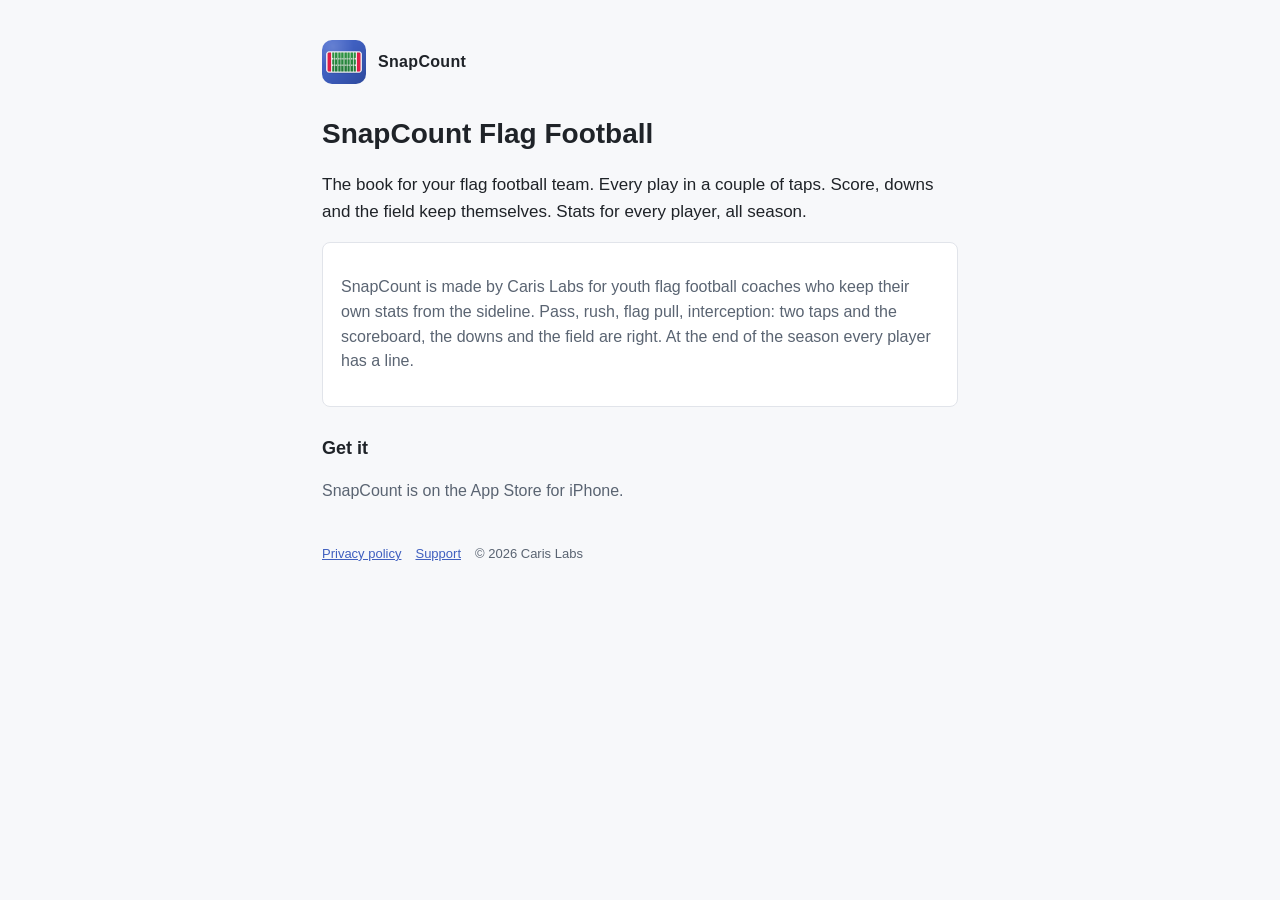
==== index.html @ e3d63401 "SnapCount site: home, privacy, support" ====
<!doctype html><html lang="en"><head><meta charset="utf-8"><meta name="viewport" content="width=device-width,initial-scale=1"><title>SnapCount Flag Football</title><link rel="stylesheet" href="style.css"><link rel="icon" href="icon.png"></head><body><main>
<header><img src="icon.png" alt=""><a href="./">SnapCount</a></header>
<h1>SnapCount Flag Football</h1>
<p class="lead">The book for your flag football team. Every play in a couple of taps. Score, downs and the field keep themselves. Stats for every player, all season.</p>
<div class="card"><p>SnapCount is made by Caris Labs for youth flag football coaches who keep their own stats from the sideline. Pass, rush, flag pull, interception: two taps and the scoreboard, the downs and the field are right. At the end of the season every player has a line.</p></div>
<h2>Get it</h2><p>SnapCount is on the App Store for iPhone.</p>
<footer><a href="privacy.html">Privacy policy</a><a href="support.html">Support</a><span>© 2026 Caris Labs</span></footer>
</main></body></html>
---- style.css ----
:root{--ink:#1F2328;--ink2:#5A6472;--acc:#3F5FBF;--paper:#F7F8FA;--panel:#fff;--edge:#E1E4EA}
*{box-sizing:border-box}body{margin:0;background:var(--paper);color:var(--ink);font:16px/1.55 -apple-system,BlinkMacSystemFont,"Segoe UI",Helvetica,Arial,sans-serif}
main{max-width:680px;margin:0 auto;padding:40px 22px 64px}
header{display:flex;align-items:center;gap:12px;margin-bottom:28px}
header img{width:44px;height:44px;border-radius:10px}
header a{color:var(--ink);text-decoration:none;font-weight:800;letter-spacing:.02em}
h1{font-size:28px;margin:0 0 6px}h2{font-size:18px;margin:28px 0 6px}
p,li{color:var(--ink2)}p.lead{color:var(--ink);font-size:17px}
a{color:var(--acc)}
.card{background:var(--panel);border:1px solid var(--edge);border-radius:8px;padding:16px 18px;margin:14px 0}
footer{margin-top:40px;font-size:13px;color:var(--ink2)}footer a{margin-right:14px}
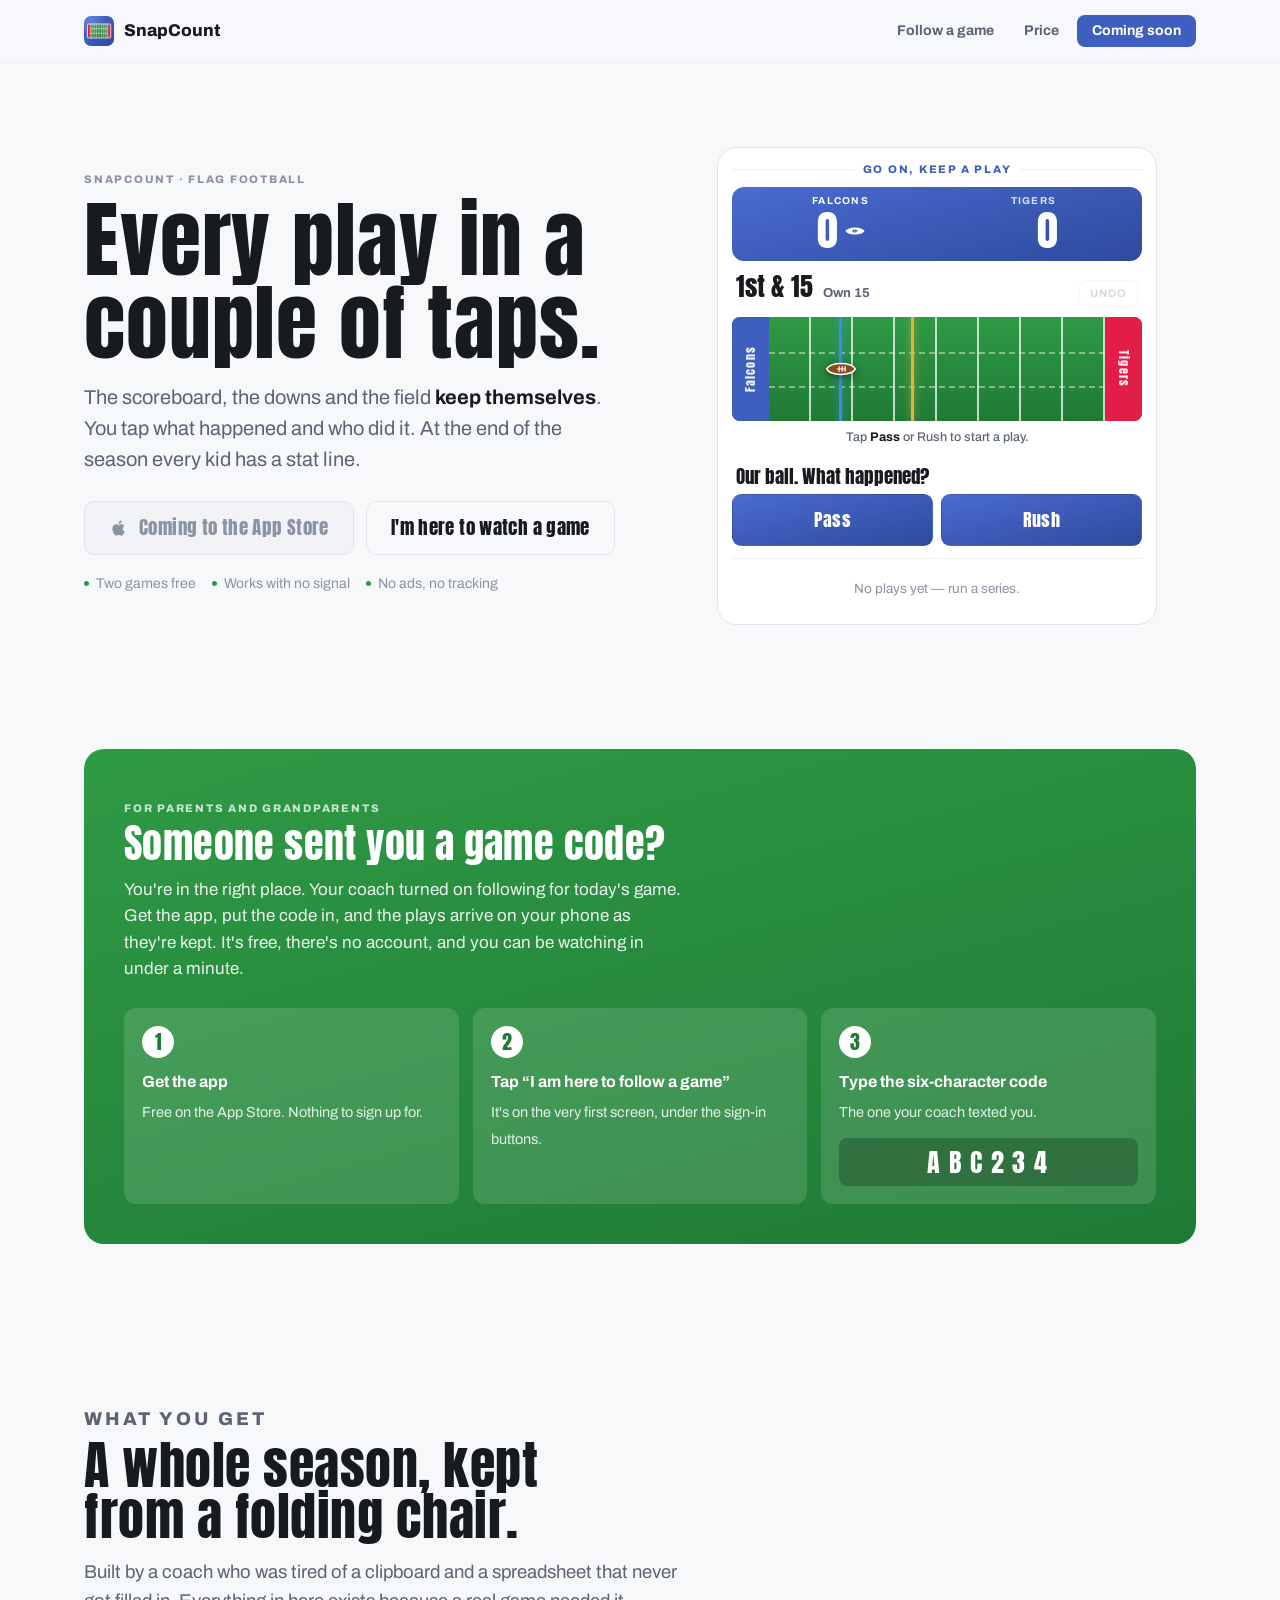
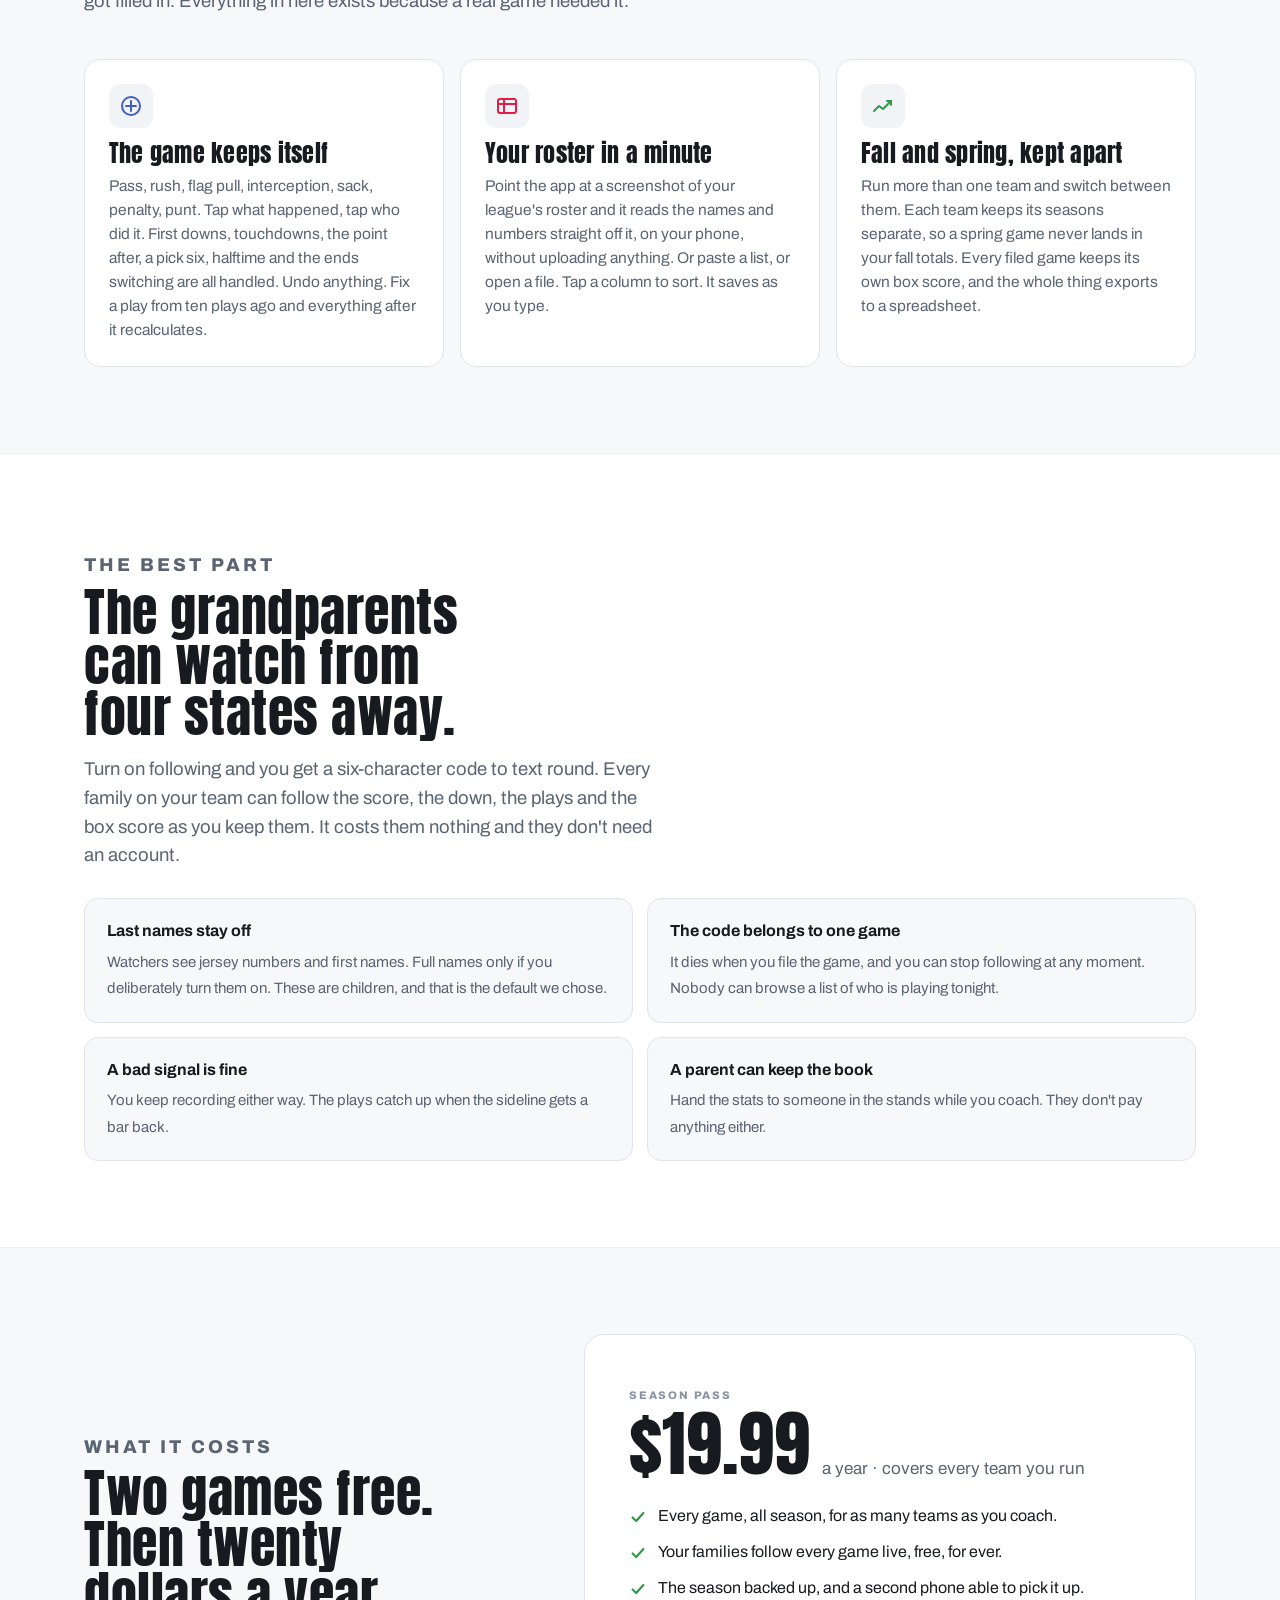
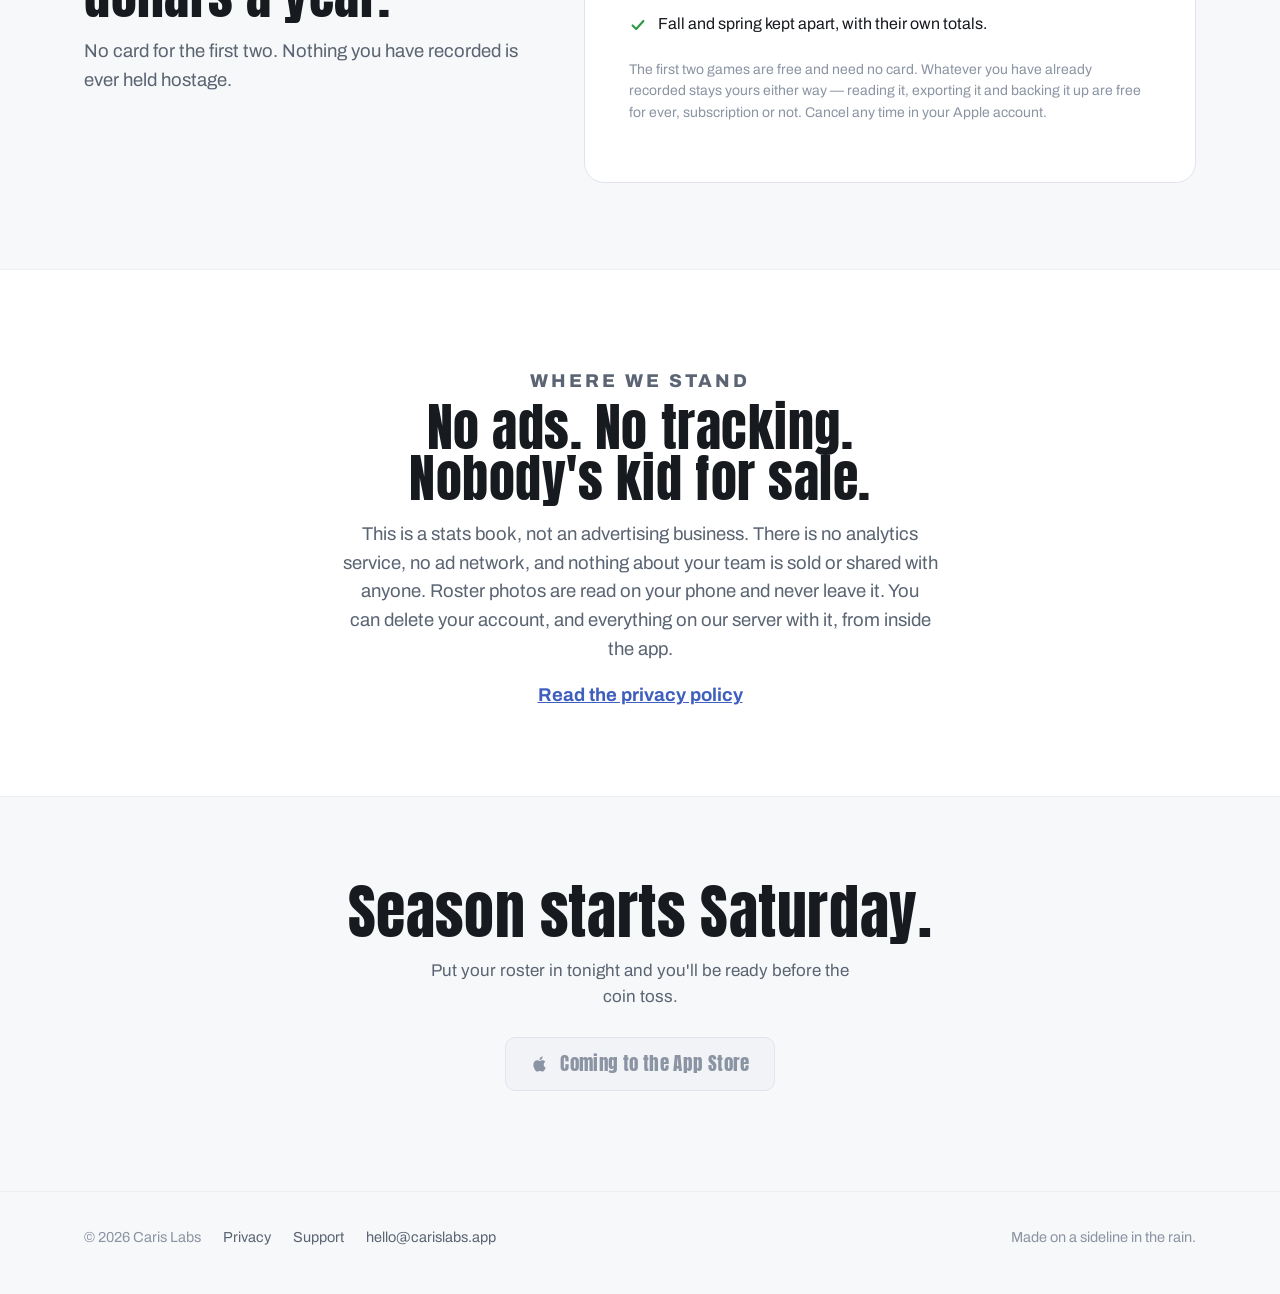
==== commit 5fc8de5c: "A real landing page Two people arrive at snapcount.football: a coach deciding, and a parent who was " ====
--- a/index.html
+++ b/index.html
@@ -1,8 +1,273 @@
-<!doctype html><html lang="en"><head><meta charset="utf-8"><meta name="viewport" content="width=device-width,initial-scale=1"><title>SnapCount Flag Football</title><link rel="stylesheet" href="style.css"><link rel="icon" href="icon.png"></head><body><main>
-<header><img src="icon.png" alt=""><a href="./">SnapCount</a></header>
-<h1>SnapCount Flag Football</h1>
-<p class="lead">The book for your flag football team. Every play in a couple of taps. Score, downs and the field keep themselves. Stats for every player, all season.</p>
-<div class="card"><p>SnapCount is made by Caris Labs for youth flag football coaches who keep their own stats from the sideline. Pass, rush, flag pull, interception: two taps and the scoreboard, the downs and the field are right. At the end of the season every player has a line.</p></div>
-<h2>Get it</h2><p>SnapCount is on the App Store for iPhone.</p>
-<footer><a href="privacy.html">Privacy policy</a><a href="support.html">Support</a><span>© 2026 Caris Labs</span></footer>
-</main></body></html>
+<!doctype html>
+<html lang="en">
+<head>
+<meta charset="utf-8">
+<meta name="viewport" content="width=device-width,initial-scale=1,viewport-fit=cover">
+<title>SnapCount — the stats book for your flag football team</title>
+<meta name="description" content="Keep every play from the sideline in a couple of taps. The scoreboard, the downs and the field keep themselves. Parents follow the game live, free.">
+<link rel="icon" href="icon.png">
+<link rel="apple-touch-icon" href="icon.png">
+<meta name="theme-color" content="#3F5FBF">
+
+<meta property="og:title" content="SnapCount — the stats book for your flag football team">
+<meta property="og:description" content="Every play in a couple of taps. Parents follow the game live, free.">
+<meta property="og:url" content="https://snapcount.football/">
+<meta property="og:image" content="https://snapcount.football/icon.png">
+<meta property="og:type" content="website">
+<meta name="twitter:card" content="summary_large_image">
+
+<link rel="preconnect" href="https://fonts.googleapis.com">
+<link rel="preconnect" href="https://fonts.gstatic.com" crossorigin>
+<link rel="stylesheet" href="https://fonts.googleapis.com/css2?family=Anton&family=Archivo:wght@400;500;600;700;800&display=swap">
+<link rel="stylesheet" href="hero.css">
+</head>
+
+<body>
+
+<header>
+  <div class="wrap bar">
+    <a class="brand" href="/"><img src="icon.png" alt=""> SnapCount</a>
+    <nav>
+      <a href="#follow">Follow a game</a>
+      <a href="#price">Price</a>
+      <a class="cta" id="nav-cta" href="#get">Get the app</a>
+    </nav>
+  </div>
+</header>
+
+<main>
+
+<!-- ── hero ─────────────────────────────────────────────────── -->
+<section class="hero">
+  <div class="wrap hero-grid">
+
+    <div>
+      <p class="eyebrow">SnapCount · Flag football</p>
+      <h1>Every play in a couple&nbsp;of&nbsp;taps.</h1>
+      <p class="lede">
+        The scoreboard, the downs and the field <b>keep themselves</b>. You tap what
+        happened and who did it. At the end of the season every kid has a stat line.
+      </p>
+      <div class="hero-cta" id="get">
+        <a class="btn btn-primary store-btn" href="#">
+          <svg viewBox="0 0 24 24" fill="currentColor" aria-hidden="true"><path d="M16.4 12.8c0-2.3 1.9-3.4 2-3.5-1.1-1.6-2.8-1.8-3.4-1.8-1.4-.1-2.8.9-3.5.9-.7 0-1.8-.9-3-.8-1.5 0-2.9.9-3.7 2.3-1.6 2.7-.4 6.8 1.1 9 .8 1.1 1.7 2.3 2.9 2.2 1.2 0 1.6-.7 3-.7 1.4 0 1.8.7 3 .7 1.2 0 2-1.1 2.8-2.2.9-1.3 1.2-2.5 1.2-2.6 0 0-2.4-.9-2.4-3.5zM14.2 5.9c.6-.8 1-1.9.9-3-.9 0-2 .6-2.7 1.4-.6.7-1.1 1.8-.9 2.9 1 .1 2-.5 2.7-1.3z"/></svg>
+          <span class="store-label">Download on the App Store</span>
+        </a>
+        <a class="btn btn-ghost" href="#follow">I'm here to watch a game</a>
+      </div>
+      <p class="trust">
+        <span><i class="dot"></i> Two games free</span>
+        <span><i class="dot"></i> Works with no signal</span>
+        <span><i class="dot"></i> No ads, no tracking</span>
+      </p>
+    </div>
+
+    <!-- the product, running -->
+    <div class="console" id="demo">
+      <p class="try">Go on, keep a play</p>
+
+      <div class="score">
+        <div class="side has" id="side-us">
+          <div class="nm">Falcons</div>
+          <div class="pts"><span id="us-pts">0</span>
+            <svg class="ball-ico" viewBox="0 0 100 60" aria-hidden="true"><path fill="#fff" d="M2 30C17 6 83 6 98 30 83 54 17 54 2 30Z"/><path fill="#2E4A9E" d="M36 28h28v4H36zM42 21h4v18h-4zM52 21h4v18h-4z"/></svg>
+          </div>
+        </div>
+        <div class="side" id="side-them">
+          <div class="nm">Tigers</div>
+          <div class="pts">
+            <svg class="ball-ico" viewBox="0 0 100 60" aria-hidden="true"><path fill="#fff" d="M2 30C17 6 83 6 98 30 83 54 17 54 2 30Z"/><path fill="#2E4A9E" d="M36 28h28v4H36zM42 21h4v18h-4zM52 21h4v18h-4z"/></svg>
+            <span id="them-pts">0</span>
+          </div>
+        </div>
+      </div>
+
+      <div class="situation">
+        <span class="dd" id="dd">1st &amp; 15</span>
+        <span class="at" id="at">Own 15</span>
+        <button class="undo" id="undo" disabled>Undo</button>
+      </div>
+
+      <div class="field" id="field">
+        <div class="stripes"></div>
+        <div class="hash a"></div><div class="hash b"></div>
+        <div class="ez l"><span>Falcons</span></div>
+        <div class="ez r"><span>Tigers</span></div>
+        <div class="marker ltg" id="ltg"></div>
+        <div class="marker los" id="los"></div>
+        <div class="pill" id="pill">
+          <svg viewBox="0 0 100 60" aria-hidden="true"><path d="M2 30C17 6 83 6 98 30 83 54 17 54 2 30Z" fill="#8B4A22" stroke="#fff" stroke-width="5"/><path fill="#fff" d="M36 28h28v4H36zM42 21h4v18h-4zM52 21h4v18h-4zM62 21h4v18h-4z"/></svg>
+        </div>
+        <div class="flash" id="flash"></div>
+      </div>
+      <p class="hint" id="hint">Tap <b>Pass</b> or Rush to start a play.</p>
+
+      <div id="stage"></div>
+      <div class="log" id="log"></div>
+    </div>
+
+  </div>
+</section>
+
+<!-- ── the parent lane ──────────────────────────────────────── -->
+<div class="wrap">
+  <div class="lane reveal" id="follow">
+    <p class="eyebrow">For parents and grandparents</p>
+    <h2>Someone sent you a game code?</h2>
+    <p>
+      You're in the right place. Your coach turned on following for today's game.
+      Get the app, put the code in, and the plays arrive on your phone as they're kept.
+      It's free, there's no account, and you can be watching in under a minute.
+    </p>
+    <div class="steps">
+      <div class="step"><b>Get the app</b><span>Free on the App Store. Nothing to sign up for.</span></div>
+      <div class="step"><b>Tap “I am here to follow a game”</b><span>It's on the very first screen, under the sign-in buttons.</span></div>
+      <div class="step"><b>Type the six-character code</b><span>The one your coach texted you.</span>
+        <div class="code-demo">ABC234</div>
+      </div>
+    </div>
+  </div>
+</div>
+
+<!-- ── what it does ─────────────────────────────────────────── -->
+<section>
+  <div class="wrap">
+    <div class="head reveal">
+      <p class="eyebrow">What you get</p>
+      <h2>A whole season, kept from a folding chair.</h2>
+      <p>
+        Built by a coach who was tired of a clipboard and a spreadsheet that never got
+        filled in. Everything in here exists because a real game needed it.
+      </p>
+    </div>
+
+    <div class="beats">
+      <article class="beat reveal">
+        <div class="glyph"><svg viewBox="0 0 24 24" fill="none" stroke="#3F5FBF" stroke-width="2" stroke-linecap="round"><circle cx="12" cy="12" r="9"/><path d="M12 7v10M7 12h10"/></svg></div>
+        <h3>The game keeps itself</h3>
+        <p>
+          Pass, rush, flag pull, interception, sack, penalty, punt. Tap what happened,
+          tap who did it. First downs, touchdowns, the point after, a pick six, halftime
+          and the ends switching are all handled. Undo anything. Fix a play from ten plays
+          ago and everything after it recalculates.
+        </p>
+      </article>
+
+      <article class="beat reveal">
+        <div class="glyph"><svg viewBox="0 0 24 24" fill="none" stroke="#E11D48" stroke-width="2" stroke-linecap="round" stroke-linejoin="round"><rect x="3" y="5" width="18" height="14" rx="2"/><path d="M3 10h18M9 5v14"/></svg></div>
+        <h3>Your roster in a minute</h3>
+        <p>
+          Point the app at a screenshot of your league's roster and it reads the names and
+          numbers straight off it, on your phone, without uploading anything. Or paste a
+          list, or open a file. Tap a column to sort. It saves as you type.
+        </p>
+      </article>
+
+      <article class="beat reveal">
+        <div class="glyph"><svg viewBox="0 0 24 24" fill="none" stroke="#2F9A46" stroke-width="2" stroke-linecap="round" stroke-linejoin="round"><path d="M3 17l5-5 4 3 8-8"/><path d="M16 7h4v4"/></svg></div>
+        <h3>Fall and spring, kept apart</h3>
+        <p>
+          Run more than one team and switch between them. Each team keeps its seasons
+          separate, so a spring game never lands in your fall totals. Every filed game keeps
+          its own box score, and the whole thing exports to a spreadsheet.
+        </p>
+      </article>
+    </div>
+  </div>
+</section>
+
+<!-- ── live following ───────────────────────────────────────── -->
+<section class="tint">
+  <div class="wrap">
+    <div class="head reveal">
+      <p class="eyebrow">The best part</p>
+      <h2>The grandparents can watch from four states away.</h2>
+      <p>
+        Turn on following and you get a six-character code to text round. Every family on
+        your team can follow the score, the down, the plays and the box score as you keep
+        them. It costs them nothing and they don't need an account.
+      </p>
+    </div>
+    <div class="stance">
+      <div class="reveal"><b>Last names stay off</b><span>Watchers see jersey numbers and first names. Full names only if you deliberately turn them on. These are children, and that is the default we chose.</span></div>
+      <div class="reveal"><b>The code belongs to one game</b><span>It dies when you file the game, and you can stop following at any moment. Nobody can browse a list of who is playing tonight.</span></div>
+      <div class="reveal"><b>A bad signal is fine</b><span>You keep recording either way. The plays catch up when the sideline gets a bar back.</span></div>
+      <div class="reveal"><b>A parent can keep the book</b><span>Hand the stats to someone in the stands while you coach. They don't pay anything either.</span></div>
+    </div>
+  </div>
+</section>
+
+<!-- ── price ────────────────────────────────────────────────── -->
+<section id="price">
+  <div class="wrap">
+    <div class="price-grid">
+    <div class="head reveal">
+      <p class="eyebrow">What it costs</p>
+      <h2>Two games free. Then twenty dollars a year.</h2>
+      <p>No card for the first two. Nothing you have recorded is ever held hostage.</p>
+    </div>
+    <div class="price-card reveal">
+      <p class="eyebrow">Season pass</p>
+      <div class="tag"><span class="n">$19.99</span><span class="per">a year · covers every team you run</span></div>
+      <ul>
+        <li><svg viewBox="0 0 20 20" fill="none" stroke="currentColor" stroke-width="2.4" stroke-linecap="round" stroke-linejoin="round"><path d="M4 10.5l4 4 8-9"/></svg><span>Every game, all season, for as many teams as you coach.</span></li>
+        <li><svg viewBox="0 0 20 20" fill="none" stroke="currentColor" stroke-width="2.4" stroke-linecap="round" stroke-linejoin="round"><path d="M4 10.5l4 4 8-9"/></svg><span>Your families follow every game live, free, for ever.</span></li>
+        <li><svg viewBox="0 0 20 20" fill="none" stroke="currentColor" stroke-width="2.4" stroke-linecap="round" stroke-linejoin="round"><path d="M4 10.5l4 4 8-9"/></svg><span>The season backed up, and a second phone able to pick it up.</span></li>
+        <li><svg viewBox="0 0 20 20" fill="none" stroke="currentColor" stroke-width="2.4" stroke-linecap="round" stroke-linejoin="round"><path d="M4 10.5l4 4 8-9"/></svg><span>Fall and spring kept apart, with their own totals.</span></li>
+      </ul>
+      <p class="fine">
+        The first two games are free and need no card. Whatever you have already recorded
+        stays yours either way — reading it, exporting it and backing it up are free for
+        ever, subscription or not. Cancel any time in your Apple account.
+      </p>
+    </div>
+    </div>
+  </div>
+</section>
+
+<!-- ── privacy ──────────────────────────────────────────────── -->
+<section class="tint">
+  <div class="wrap">
+    <div class="head centred reveal">
+      <p class="eyebrow">Where we stand</p>
+      <h2>No ads. No tracking. Nobody's kid for sale.</h2>
+      <p>
+        This is a stats book, not an advertising business. There is no analytics service, no
+        ad network, and nothing about your team is sold or shared with anyone. Roster photos
+        are read on your phone and never leave it. You can delete your account, and
+        everything on our server with it, from inside the app.
+      </p>
+      <p style="margin-top:18px"><a href="privacy.html" style="color:#3F5FBF;font-weight:700">Read the privacy policy</a></p>
+    </div>
+  </div>
+</section>
+
+<!-- ── closer ───────────────────────────────────────────────── -->
+<section class="closer">
+  <div class="wrap">
+    <h2 class="reveal">Season starts Saturday.</h2>
+    <p class="reveal">Put your roster in tonight and you'll be ready before the coin toss.</p>
+    <div class="hero-cta reveal">
+      <a class="btn btn-primary store-btn" href="#">
+        <svg viewBox="0 0 24 24" fill="currentColor" aria-hidden="true"><path d="M16.4 12.8c0-2.3 1.9-3.4 2-3.5-1.1-1.6-2.8-1.8-3.4-1.8-1.4-.1-2.8.9-3.5.9-.7 0-1.8-.9-3-.8-1.5 0-2.9.9-3.7 2.3-1.6 2.7-.4 6.8 1.1 9 .8 1.1 1.7 2.3 2.9 2.2 1.2 0 1.6-.7 3-.7 1.4 0 1.8.7 3 .7 1.2 0 2-1.1 2.8-2.2.9-1.3 1.2-2.5 1.2-2.6 0 0-2.4-.9-2.4-3.5zM14.2 5.9c.6-.8 1-1.9.9-3-.9 0-2 .6-2.7 1.4-.6.7-1.1 1.8-.9 2.9 1 .1 2-.5 2.7-1.3z"/></svg>
+        <span class="store-label">Download on the App Store</span>
+      </a>
+    </div>
+  </div>
+</section>
+
+</main>
+
+<footer>
+  <div class="wrap foot">
+    <span>© 2026 Caris Labs</span>
+    <a href="privacy.html">Privacy</a>
+    <a href="support.html">Support</a>
+    <a href="mailto:hello@carislabs.app">hello@carislabs.app</a>
+    <span class="sp">Made on a sideline in the rain.</span>
+  </div>
+</footer>
+
+<script src="hero.js"></script>
+</body>
+</html>
--- a/hero.css
+++ b/hero.css
@@ -0,0 +1,298 @@
+/* ─────────────────────────────────────────────────────────────
+   SnapCount — one page, no build, no tracking, no cookie banner.
+   The hero is the product: a working console, not a screenshot.
+   ───────────────────────────────────────────────────────────── */
+
+:root{
+  color-scheme: light dark;
+
+  --slate-1:#4A6BD0; --slate:#3F5FBF; --slate-2:#2E4A9E;
+  --crimson:#E11D48; --crimson-2:#B8123A;
+  --turf-1:#2F9A46; --turf-2:#1F7A35;
+  --gold:#E3B23C; --sky:#3B8BEA;
+
+  --paper: light-dark(#F7F8FA, #10131A);
+  --panel: light-dark(#FFFFFF, #181C25);
+  --panel-2: light-dark(#F1F3F7, #202634);
+  --ink:   light-dark(#171A1F, #F2F4F8);
+  --ink-2: light-dark(#5A6472, #A3AEC0);
+  --ink-3: light-dark(#8B94A3, #78849A);
+  --edge:  light-dark(#E1E4EA, #2A3240);
+  --hairline: light-dark(#EDEFF3, #232A36);
+  --shadow: light-dark(0 10px 30px rgba(23,26,31,.10), 0 10px 30px rgba(0,0,0,.5));
+  --shadow-lift: light-dark(0 18px 44px rgba(23,26,31,.16), 0 18px 44px rgba(0,0,0,.6));
+
+  --display: Anton, "Arial Narrow", system-ui, sans-serif;
+  --text: Archivo, ui-sans-serif, system-ui, -apple-system, "Segoe UI", sans-serif;
+  --page: 1160px;
+}
+
+*,*::before,*::after{ box-sizing:border-box }
+html{ -webkit-text-size-adjust:100%; scroll-behavior:smooth }
+body{
+  margin:0; background:var(--paper); color:var(--ink);
+  font-family:var(--text); font-size:17px; line-height:1.55;
+  font-synthesis-weight:none;
+}
+img{ max-width:100%; display:block }
+a{ color:inherit }
+h1,h2,h3{ font-family:var(--display); font-weight:400; letter-spacing:.01em; margin:0; text-wrap:balance; line-height:.98 }
+p{ text-wrap:pretty }
+.wrap{ max-width:var(--page); margin-inline:auto; padding-inline:24px }
+.eyebrow{ font:800 11px/1 var(--text); letter-spacing:.16em; text-transform:uppercase; color:var(--ink-3) }
+
+/* ── header ────────────────────────────────────────────────── */
+header{
+  position:sticky; top:0; z-index:50;
+  background: light-dark(rgba(247,248,250,.82), rgba(16,19,26,.82));
+  backdrop-filter: blur(14px) saturate(1.6);
+  border-bottom:1px solid var(--hairline);
+}
+.bar{ display:flex; align-items:center; gap:14px; height:62px }
+.brand{ display:flex; align-items:center; gap:10px; text-decoration:none; font-weight:800 }
+.brand img{ width:30px; height:30px; border-radius:7px }
+.bar nav{ margin-left:auto; display:flex; align-items:center; gap:6px }
+.bar nav a{ text-decoration:none; font:700 14px/1 var(--text); color:var(--ink-2); padding:9px 12px; border-radius:8px }
+.bar nav a:hover{ color:var(--ink); background:var(--panel-2) }
+.bar nav a.cta{ color:#fff; background:var(--slate); padding:9px 15px }
+.bar nav a.cta:hover{ background:var(--slate-2); color:#fff }
+@media (max-width:640px){ .bar nav a:not(.cta){ display:none } }
+
+/* ── buttons ───────────────────────────────────────────────── */
+.btn{
+  display:inline-flex; align-items:center; justify-content:center; gap:10px;
+  font:400 19px/1 var(--display); letter-spacing:.02em;
+  padding:16px 24px; border-radius:10px; border:1px solid transparent;
+  text-decoration:none; cursor:pointer; transition:transform .06s ease, background .15s ease;
+}
+.btn:active{ transform:scale(.985) }
+.btn-primary{ background:var(--slate); color:#fff; box-shadow:var(--shadow) }
+.btn-primary:hover{ background:var(--slate-2) }
+.btn-primary[aria-disabled="true"]{ background:var(--panel-2); color:var(--ink-3); box-shadow:none; cursor:default; border-color:var(--edge) }
+.btn-ghost{ background:transparent; color:var(--ink); border-color:var(--edge) }
+.btn-ghost:hover{ background:var(--panel-2) }
+.btn svg{ width:20px; height:20px; flex:none }
+
+/* ── hero ──────────────────────────────────────────────────── */
+.hero{ padding:clamp(36px,7vw,84px) 0 clamp(30px,5vw,60px) }
+.hero-grid{ display:grid; gap:clamp(28px,5vw,56px); grid-template-columns:1fr; align-items:center }
+@media (min-width:940px){ .hero-grid{ grid-template-columns:1.02fr .98fr } }
+.hero h1{ font-size:clamp(46px,7.4vw,84px); margin:14px 0 0 }
+.hero .lede{ font-size:clamp(17px,2vw,20px); color:var(--ink-2); margin:18px 0 0; max-width:52ch }
+.hero .lede b{ color:var(--ink); font-weight:700 }
+.hero-cta{ display:flex; flex-wrap:wrap; gap:12px; margin-top:26px }
+.trust{ margin-top:18px; font-size:14px; color:var(--ink-3); display:flex; flex-wrap:wrap; gap:6px 16px }
+.trust span{ display:inline-flex; align-items:center; gap:7px }
+.dot{ width:5px; height:5px; border-radius:50%; background:var(--turf-1); display:inline-block }
+
+/* ── the playable console ──────────────────────────────────── */
+.console{
+  background:var(--panel); border:1px solid var(--edge); border-radius:20px;
+  box-shadow:var(--shadow-lift); padding:14px; container-type:inline-size;
+  max-width:440px; width:100%; margin-inline:auto;
+}
+.try{
+  display:flex; align-items:center; gap:8px; justify-content:center;
+  font:800 11px/1 var(--text); letter-spacing:.16em; text-transform:uppercase;
+  color:var(--slate); padding:2px 0 12px; margin:0;
+}
+.try::before,.try::after{ content:""; height:1px; flex:1; background:var(--hairline) }
+
+.score{
+  display:flex; align-items:center; border-radius:12px; padding:9px 12px;
+  background:linear-gradient(165deg,var(--slate-1),var(--slate-2)); color:#fff;
+}
+.side{ flex:1; text-align:center }
+.side .nm{ font:700 10px/1 var(--text); letter-spacing:.13em; text-transform:uppercase; opacity:.82 }
+.side .pts{ font:400 42px/1 var(--display); font-variant-numeric:tabular-nums; margin-top:4px;
+  display:flex; align-items:center; justify-content:center; gap:7px }
+.side.has .nm{ opacity:1 }
+.ball-ico{ width:20px; height:12px; flex:none; opacity:0; transition:opacity .2s ease }
+.side.has .ball-ico{ opacity:1 }
+.pts .num.bump{ animation:bump .45s cubic-bezier(.2,1.5,.4,1) }
+@keyframes bump{ 0%{transform:scale(1)} 35%{transform:scale(1.22)} 100%{transform:scale(1)} }
+
+.situation{ display:flex; align-items:baseline; gap:10px; padding:12px 4px 10px }
+.dd{ font:400 26px/1 var(--display); font-variant-numeric:tabular-nums }
+.at{ font:700 13px/1 var(--text); color:var(--ink-2) }
+.situation .undo{
+  margin-left:auto; font:700 11px/1 var(--text); letter-spacing:.08em; text-transform:uppercase;
+  color:var(--ink-3); background:none; border:1px solid var(--edge); border-radius:7px;
+  padding:7px 10px; cursor:pointer;
+}
+.situation .undo:hover:not(:disabled){ color:var(--ink); background:var(--panel-2) }
+.situation .undo:disabled{ opacity:.35; cursor:default }
+
+/* field */
+.field{
+  position:relative; height:104px; border-radius:8px; overflow:hidden;
+  background:linear-gradient(180deg,var(--turf-1),var(--turf-2));
+  touch-action:none; user-select:none;
+}
+.field .stripes{
+  position:absolute; inset:0 9%;
+  background:repeating-linear-gradient(90deg, transparent 0 calc(12.5% - 2px), rgba(255,255,255,.72) calc(12.5% - 2px) 12.5%);
+}
+.field .hash{ position:absolute; left:9%; right:9%; height:0; border-top:2px dashed rgba(255,255,255,.42) }
+.field .hash.a{ top:34% } .field .hash.b{ top:66% }
+.ez{ position:absolute; top:0; bottom:0; width:9%; display:grid; place-items:center }
+.ez.l{ left:0; background:var(--slate) } .ez.r{ right:0; background:var(--crimson) }
+.ez span{ font:400 12px/1 var(--display); color:#fff; letter-spacing:.1em;
+  writing-mode:vertical-rl; transform:rotate(180deg); opacity:.92 }
+.ez.r span{ transform:none }
+.marker{ position:absolute; top:0; bottom:0; width:3px; margin-left:-1.5px }
+.marker.los{ background:var(--sky); box-shadow:0 0 8px rgba(59,139,234,.8) }
+.marker.ltg{ background:var(--gold); box-shadow:0 0 8px rgba(227,178,60,.8) }
+.pill{ position:absolute; top:50%; translate:-50% -50%; width:30px; height:19px;
+  transition:left .34s cubic-bezier(.3,.9,.3,1) }
+.pill svg{ width:100%; height:100%; filter:drop-shadow(0 2px 4px rgba(0,0,0,.45)) }
+.field.armed{ cursor:crosshair }
+.field.armed .pill{ cursor:grab }
+.field .flash{ position:absolute; inset:0; background:#fff; opacity:0; pointer-events:none }
+.field .flash.go{ animation:flash .5s ease-out }
+@keyframes flash{ 0%{opacity:.55} 100%{opacity:0} }
+.hint{ font:500 12.5px/1.4 var(--text); color:var(--ink-2); text-align:center; padding:8px 4px 0; min-height:34px; margin:0 }
+.hint b{ color:var(--ink) }
+
+/* the ask + tiles */
+.ask{ font:400 19px/1 var(--display); padding:12px 4px 8px; margin:0 }
+.tiles{ display:grid; grid-template-columns:1fr 1fr; gap:8px }
+.tiles.three{ grid-template-columns:repeat(4,1fr) }
+.tile{
+  font:400 18px/1 var(--display); letter-spacing:.02em;
+  padding:16px 8px; border-radius:9px; border:1px solid transparent; cursor:pointer;
+  background:linear-gradient(165deg,var(--slate-1),var(--slate-2)); color:#fff;
+  transition:transform .06s ease, filter .15s ease;
+}
+.tile:hover{ filter:brightness(1.07) } .tile:active{ transform:scale(.985) }
+.tile.quiet{ background:var(--panel-2); color:var(--ink); border-color:var(--edge) }
+.tile.quiet:hover{ filter:none; background:light-dark(#E8EBF1,#28303F) }
+.tile .who{ display:block; font:500 10.5px/1 var(--text); letter-spacing:.06em; text-transform:uppercase; opacity:.72; margin-top:5px }
+.commit{ width:100% }
+
+/* log */
+.log{ margin-top:12px; border-top:1px solid var(--hairline); padding-top:10px; display:grid; gap:5px }
+.row{
+  display:flex; gap:9px; align-items:baseline; font-size:13.5px;
+  background:var(--panel-2); border-radius:7px; padding:9px 11px;
+  border-left:3px solid transparent; animation:slide .28s ease-out;
+}
+@keyframes slide{ from{ opacity:0; transform:translateY(-5px) } to{ opacity:1; transform:none } }
+.row .d{ color:var(--ink-3); font-size:11px; font-variant-numeric:tabular-nums; flex:none; width:58px }
+.row .t{ flex:1 }
+.row .y{ font-weight:700; font-variant-numeric:tabular-nums; color:var(--crimson) }
+.row.first{ border-left-color:var(--turf-1) } .row.first .y{ color:var(--turf-1) }
+.row.six{ border-left-color:var(--gold); background:light-dark(#FFF8E6,#2C2716) }
+.log .empty{ color:var(--ink-3); font-size:13.5px; text-align:center; padding:10px 0; margin:0 }
+
+@container (max-width:340px){ .side .pts{ font-size:34px } .field{ height:88px } }
+
+/* ── parent lane ───────────────────────────────────────────── */
+.lane{
+  background:linear-gradient(165deg,var(--turf-1),var(--turf-2)); color:#fff;
+  border-radius:20px; padding:clamp(24px,4vw,40px); margin:clamp(30px,6vw,64px) 0;
+  box-shadow:var(--shadow);
+}
+.lane h2{ font-size:clamp(28px,4vw,40px); margin-top:10px }
+.lane p{ color:rgba(255,255,255,.9); max-width:56ch; margin:14px 0 0 }
+.lane .eyebrow{ color:rgba(255,255,255,.75) }
+.steps{ display:grid; gap:14px; grid-template-columns:1fr; margin-top:26px; counter-reset:s }
+@media (min-width:780px){ .steps{ grid-template-columns:repeat(3,1fr) } }
+.step{ background:rgba(255,255,255,.13); border-radius:12px; padding:18px }
+.step::before{
+  counter-increment:s; content:counter(s);
+  font:400 20px/1 var(--display); display:grid; place-items:center;
+  width:32px; height:32px; border-radius:50%; background:#fff; color:var(--turf-2); margin-bottom:12px;
+}
+.step b{ display:block; font-size:16px; margin-bottom:4px }
+.step span{ color:rgba(255,255,255,.86); font-size:14.5px }
+.code-demo{ font:400 26px/1 var(--display); letter-spacing:.34em; background:rgba(0,0,0,.22);
+  border-radius:8px; padding:11px 6px 11px 12px; margin-top:12px; text-align:center }
+
+/* ── sections ──────────────────────────────────────────────── */
+section{ padding:clamp(40px,7vw,86px) 0 }
+.tint{ background:var(--panel); border-block:1px solid var(--hairline) }
+.head{ max-width:60ch }
+.head h2{ font-size:clamp(32px,4.6vw,52px); margin-top:12px }
+.head p{ color:var(--ink-2); font-size:clamp(16px,1.7vw,18.5px); margin:16px 0 0 }
+
+.beats{ display:grid; gap:16px; grid-template-columns:1fr; margin-top:clamp(26px,4vw,44px) }
+@media (min-width:800px){ .beats{ grid-template-columns:repeat(3,1fr) } }
+.beat{ background:var(--panel); border:1px solid var(--edge); border-radius:16px; padding:24px; box-shadow:var(--shadow) }
+.tint .beat{ background:var(--paper) }
+.beat h3{ font-size:24px; margin:14px 0 8px }
+.beat p{ color:var(--ink-2); font-size:15.5px; margin:0 }
+.glyph{ width:44px; height:44px; border-radius:11px; display:grid; place-items:center; background:var(--panel-2) }
+.glyph svg{ width:24px; height:24px }
+
+/* price: the heading and the card share the width rather than leaving half of
+   the screen empty on a desktop */
+.price-grid{ display:grid; gap:clamp(24px,4vw,48px); grid-template-columns:1fr; align-items:center }
+@media (min-width:900px){ .price-grid{ grid-template-columns:.85fr 1.15fr } }
+.price-grid .head h2{ margin-top:12px }
+.price-card{
+  background:var(--panel); border:1px solid var(--edge); border-radius:20px;
+  box-shadow:var(--shadow-lift); padding:clamp(26px,4vw,44px); max-width:620px;
+}
+@media (max-width:899px){ .price-card{ margin-top:28px } }
+.tag{ display:flex; align-items:baseline; gap:12px; flex-wrap:wrap; margin:6px 0 4px }
+.tag .n{ font:400 clamp(48px,7vw,72px)/.9 var(--display) }
+.tag .per{ font-size:17px; color:var(--ink-2) }
+.price-card ul{ list-style:none; padding:0; margin:22px 0 0; display:grid; gap:11px }
+.price-card li{ display:flex; gap:11px; align-items:flex-start; font-size:16px }
+.price-card li svg{ width:18px; height:18px; flex:none; margin-top:4px; color:var(--turf-1) }
+.fine{ color:var(--ink-3); font-size:14px; margin-top:22px }
+
+.centred{ margin-inline:auto; text-align:center }
+.centred p{ margin-inline:auto }
+
+/* stance */
+.stance{ display:grid; gap:14px; grid-template-columns:1fr; margin-top:28px }
+@media (min-width:720px){ .stance{ grid-template-columns:1fr 1fr } }
+.stance div{ border:1px solid var(--edge); border-radius:14px; padding:20px 22px; background:var(--panel) }
+.tint .stance div{ background:var(--paper) }
+.stance b{ display:block; margin-bottom:5px; font-size:16px }
+.stance span{ color:var(--ink-2); font-size:15px }
+
+/* closer */
+.closer{ text-align:center; padding-bottom:clamp(50px,8vw,100px) }
+.closer h2{ font-size:clamp(34px,5.4vw,60px) }
+.closer p{ color:var(--ink-2); max-width:46ch; margin:16px auto 0 }
+.closer .hero-cta{ justify-content:center }
+
+footer{ border-top:1px solid var(--hairline); padding:34px 0 46px; color:var(--ink-3); font-size:14.5px }
+.foot{ display:flex; flex-wrap:wrap; gap:10px 22px; align-items:center }
+footer a{ color:var(--ink-2); text-decoration:none }
+footer a:hover{ color:var(--ink); text-decoration:underline }
+.foot .sp{ margin-left:auto }
+
+/* reveal on scroll where the browser can, never for people who asked for less motion */
+@media (prefers-reduced-motion:no-preference){
+  @supports (animation-timeline: view()){
+    .reveal{ animation:rise linear both; animation-timeline:view(); animation-range:entry 8% cover 26% }
+    @keyframes rise{ from{ opacity:0; transform:translateY(22px) } to{ opacity:1; transform:none } }
+  }
+}
+@media (prefers-reduced-motion:reduce){
+  html{ scroll-behavior:auto }
+  *{ animation-duration:.001ms !important; transition-duration:.001ms !important }
+  /* a scroll-driven animation is not shortened by a zero duration — it has to be
+     switched off, or its content would sit at the opening keyframe for ever */
+  .reveal{ animation:none !important; opacity:1 !important; transform:none !important }
+}
+:focus-visible{ outline:3px solid var(--slate); outline-offset:3px; border-radius:6px }
+
+/* ── the plain pages: privacy, support ─────────────────────── */
+.doc{ max-width:72ch; padding:clamp(30px,6vw,64px) 0 }
+.doc h1{ font-size:clamp(34px,5vw,52px); margin-bottom:6px }
+.doc h2{ font-size:clamp(21px,2.6vw,26px); margin:36px 0 8px }
+.doc p, .doc li{ color:var(--ink-2); font-size:16.5px }
+.doc .lede{ color:var(--ink); font-size:18.5px; margin-top:16px }
+.doc ul{ padding-left:20px; display:grid; gap:9px }
+.doc a{ color:var(--slate); font-weight:700 }
+.doc .card{
+  background:var(--panel); border:1px solid var(--edge); border-radius:14px;
+  padding:18px 20px; margin:14px 0;
+}
+.doc .card p{ margin:0 }
+.doc .card p + p{ margin-top:8px }
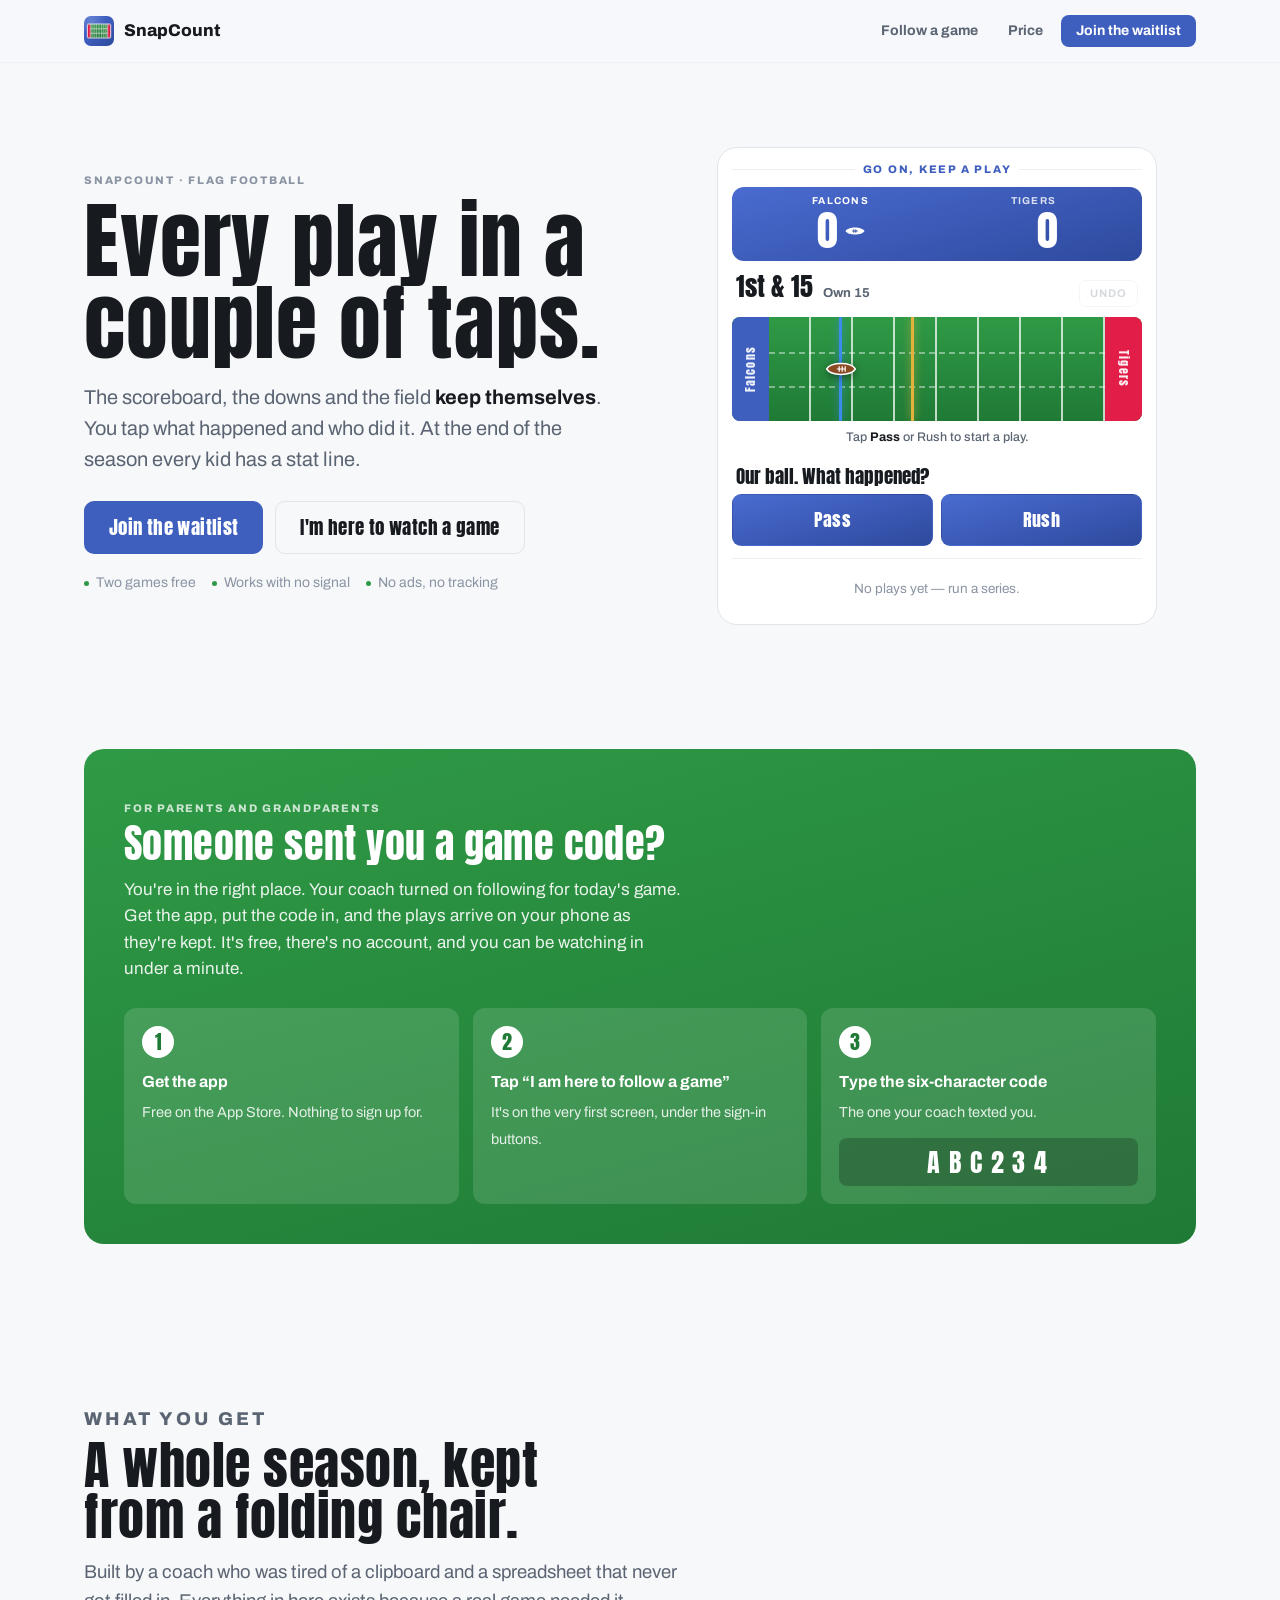
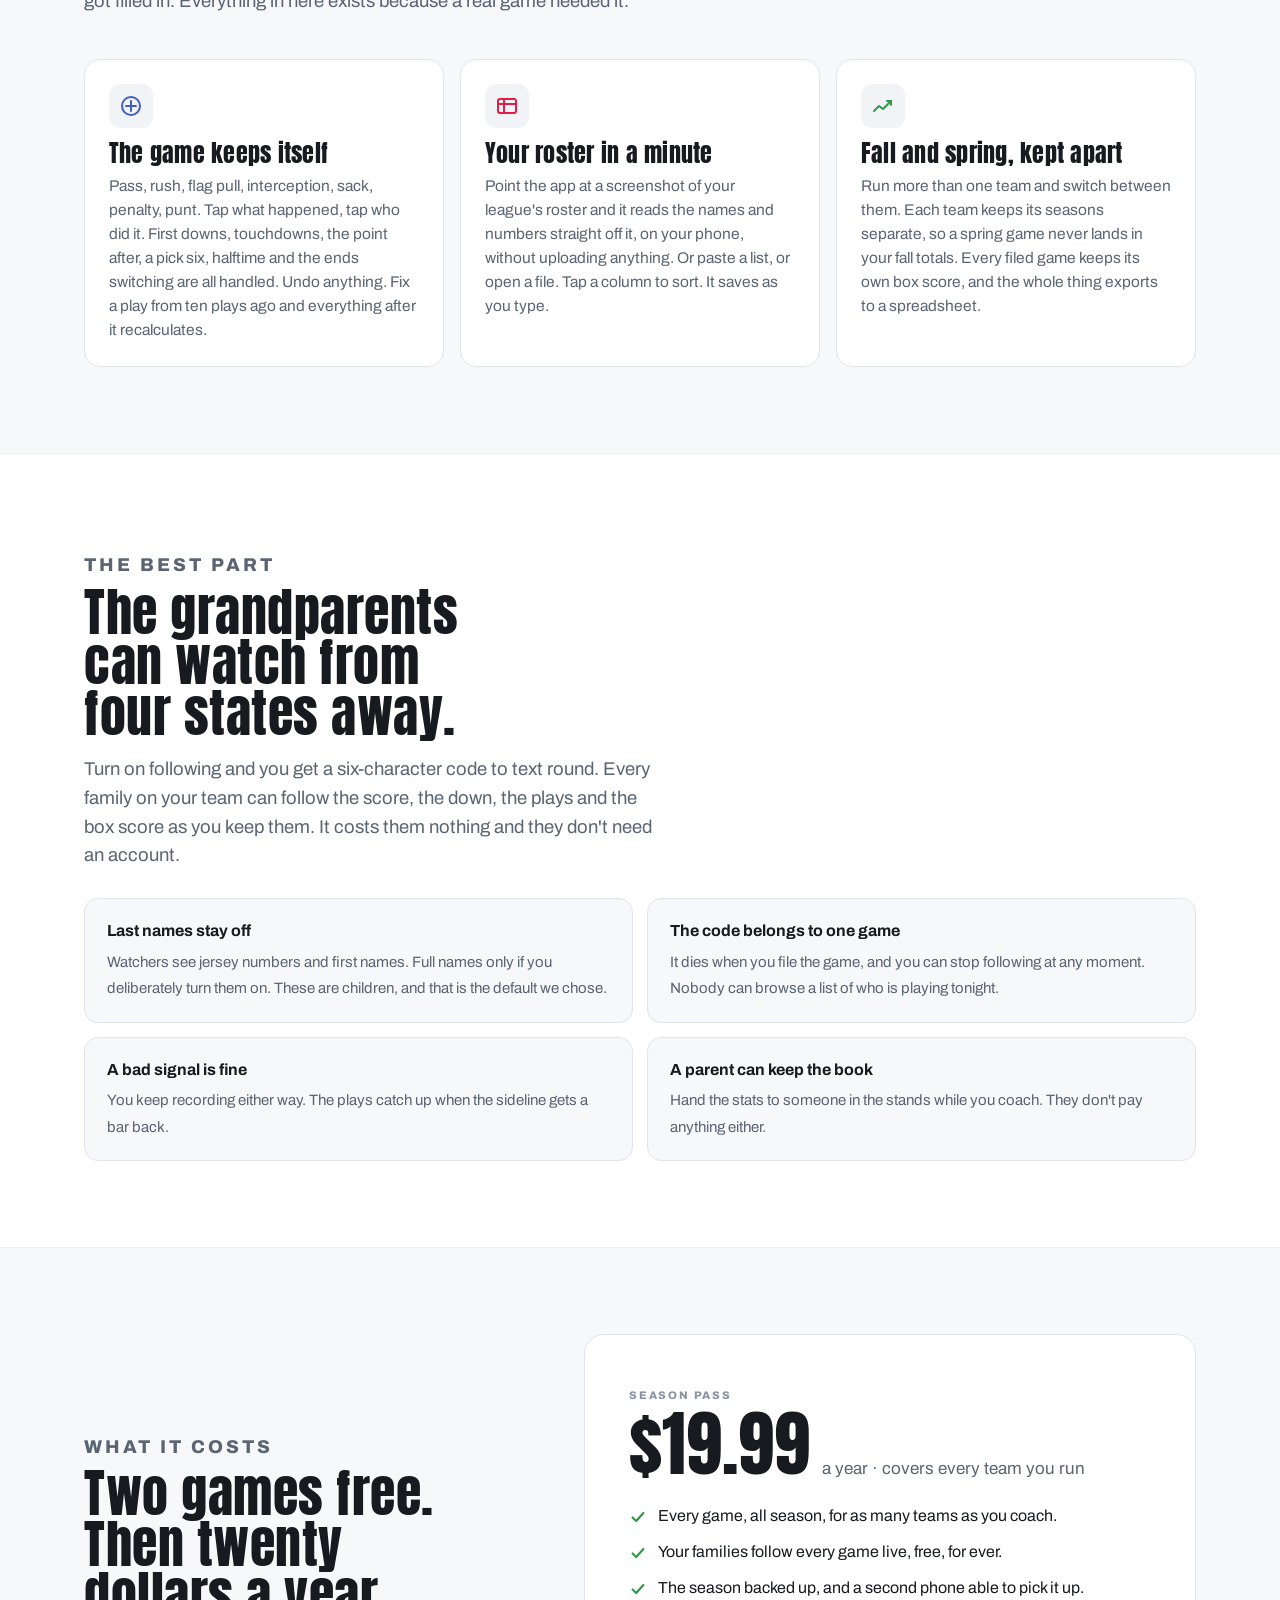
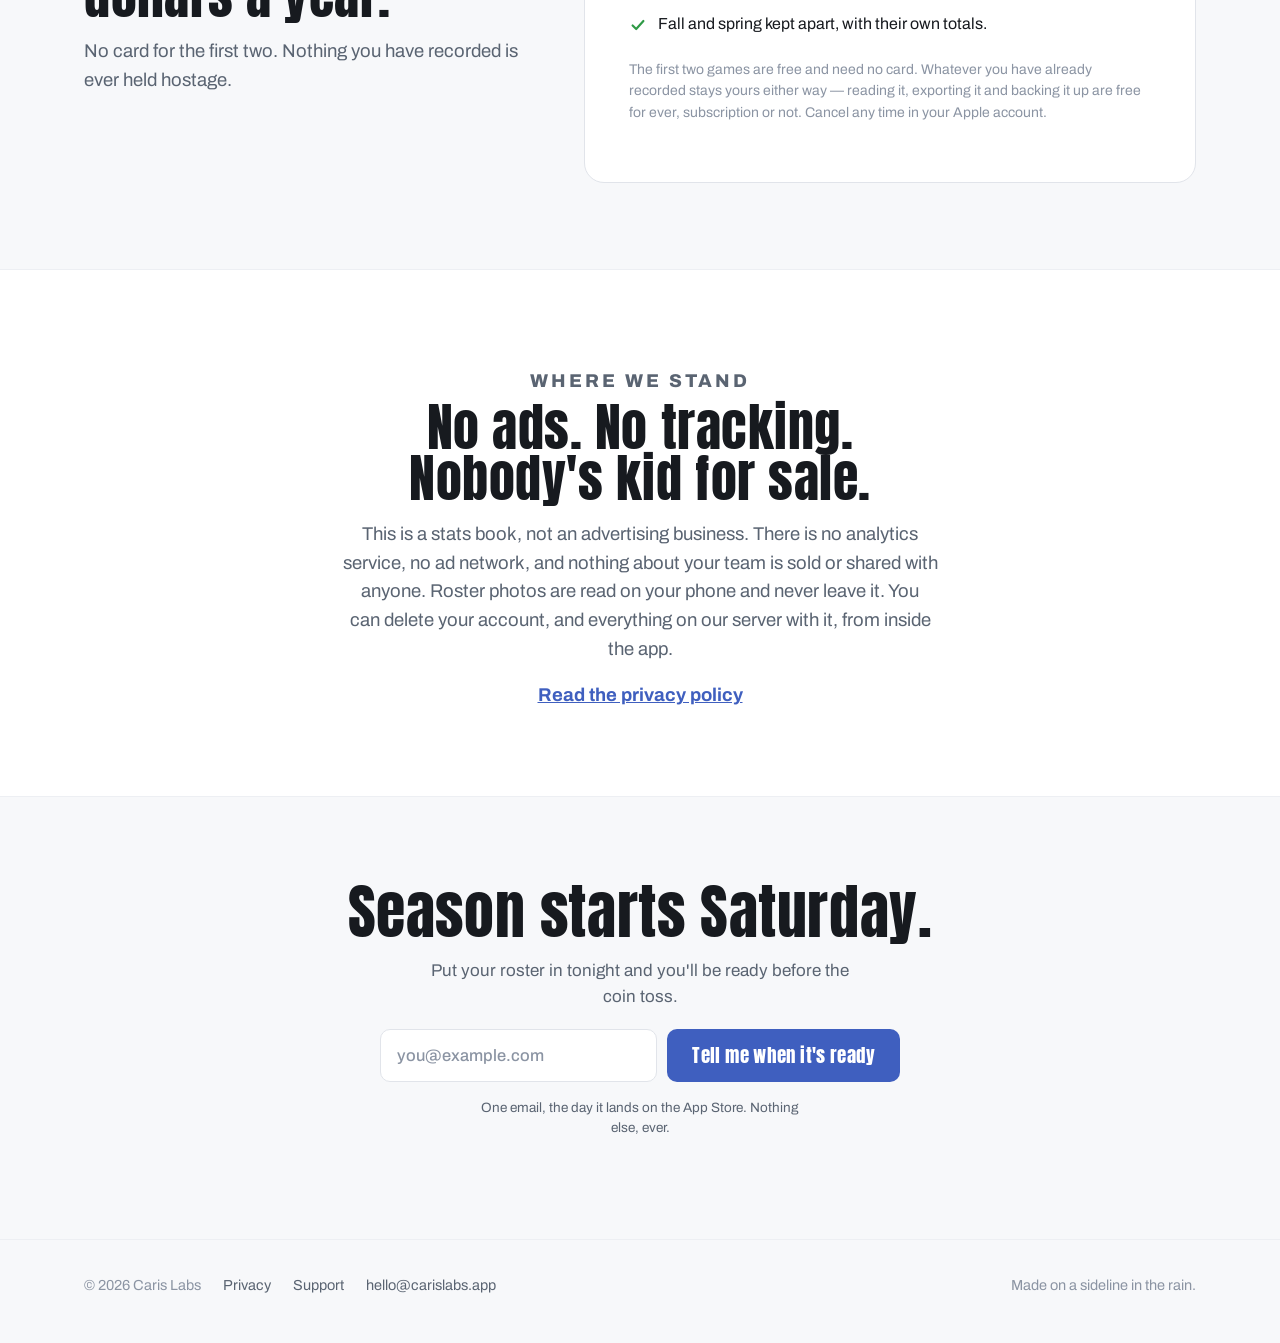
==== commit 94426690: "A waitlist, so the page has no dead ends Until the app is approved the primary button had nothing be" ====
--- a/index.html
+++ b/index.html
@@ -247,16 +247,38 @@
   <div class="wrap">
     <h2 class="reveal">Season starts Saturday.</h2>
     <p class="reveal">Put your roster in tonight and you'll be ready before the coin toss.</p>
-    <div class="hero-cta reveal">
-      <a class="btn btn-primary store-btn" href="#">
-        <svg viewBox="0 0 24 24" fill="currentColor" aria-hidden="true"><path d="M16.4 12.8c0-2.3 1.9-3.4 2-3.5-1.1-1.6-2.8-1.8-3.4-1.8-1.4-.1-2.8.9-3.5.9-.7 0-1.8-.9-3-.8-1.5 0-2.9.9-3.7 2.3-1.6 2.7-.4 6.8 1.1 9 .8 1.1 1.7 2.3 2.9 2.2 1.2 0 1.6-.7 3-.7 1.4 0 1.8.7 3 .7 1.2 0 2-1.1 2.8-2.2.9-1.3 1.2-2.5 1.2-2.6 0 0-2.4-.9-2.4-3.5zM14.2 5.9c.6-.8 1-1.9.9-3-.9 0-2 .6-2.7 1.4-.6.7-1.1 1.8-.9 2.9 1 .1 2-.5 2.7-1.3z"/></svg>
-        <span class="store-label">Download on the App Store</span>
-      </a>
+    <div class="reveal" id="closer-cta">
+      <form class="signup" id="signup-closer" novalidate>
+        <label class="sr-only" for="email-closer">Your email address</label>
+        <input id="email-closer" name="email" type="email" inputmode="email"
+               autocomplete="email" placeholder="you@example.com" required>
+        <button class="btn btn-primary" type="submit">Tell me when it's ready</button>
+      </form>
+      <p class="signup-note" id="note-closer">One email, the day it lands on the App Store. Nothing else, ever.</p>
     </div>
   </div>
 </section>
 
 </main>
+
+<dialog class="sheet" id="waitlist">
+  <div class="inner wrapper">
+    <button class="close" id="waitlist-close" type="button" aria-label="Close">Close</button>
+    <p class="eyebrow">Not out yet</p>
+    <h2>Want to know the day it lands?</h2>
+    <p>
+      SnapCount is with Apple for review. Leave your email and we'll send you one
+      message the day it's on the App Store. No newsletter, no drip, nothing else.
+    </p>
+    <form class="signup" id="signup-modal" novalidate>
+      <label class="sr-only" for="email-modal">Your email address</label>
+      <input id="email-modal" name="email" type="email" inputmode="email"
+             autocomplete="email" placeholder="you@example.com" required>
+      <button class="btn btn-primary" type="submit">Join the waitlist</button>
+    </form>
+    <p class="signup-note" id="note-modal">We store the address and nothing else. You can ask us to delete it any time.</p>
+  </div>
+</dialog>
 
 <footer>
   <div class="wrap foot">
--- a/hero.css
+++ b/hero.css
@@ -296,3 +296,45 @@
 }
 .doc .card p{ margin:0 }
 .doc .card p + p{ margin-top:8px }
+
+/* ── waitlist ──────────────────────────────────────────────── */
+.signup{ display:flex; gap:10px; flex-wrap:wrap; margin-top:18px }
+.signup input{
+  flex:1 1 240px; min-width:0; font:500 16.5px/1 var(--text); color:var(--ink);
+  background:var(--panel); border:1px solid var(--edge); border-radius:10px;
+  padding:16px 16px;
+}
+.signup input::placeholder{ color:var(--ink-3) }
+.signup input:focus{ outline:none; border-color:var(--slate); box-shadow:0 0 0 3px light-dark(rgba(63,95,191,.16),rgba(74,107,208,.28)) }
+.signup button{ flex:0 0 auto }
+.signup-note{ color:var(--ink-3); font-size:13.5px; margin:12px 0 0 }
+.signup-note.ok{ color:var(--turf-1); font-weight:600 }
+.signup-note.bad{ color:var(--crimson); font-weight:600 }
+.closer .signup{ max-width:520px; margin-inline:auto; justify-content:center }
+.closer .signup-note{ text-align:center }
+
+dialog.sheet{
+  border:none; padding:0; background:transparent; max-width:min(94vw,520px); width:100%;
+  color:var(--ink);
+}
+dialog.sheet::backdrop{ background:light-dark(rgba(23,26,31,.45),rgba(0,0,0,.65)); backdrop-filter:blur(3px) }
+dialog.sheet .inner{
+  background:var(--panel); border:1px solid var(--edge); border-radius:20px;
+  box-shadow:var(--shadow-lift); padding:clamp(24px,4vw,34px);
+}
+dialog.sheet h2{ font-size:clamp(26px,4vw,34px); margin:10px 0 0 }
+dialog.sheet p{ color:var(--ink-2); margin:12px 0 0; font-size:16px }
+dialog.sheet .close{
+  position:absolute; top:14px; right:16px; background:none; border:none; cursor:pointer;
+  font:700 14px/1 var(--text); color:var(--ink-3); padding:8px;
+}
+dialog.sheet .close:hover{ color:var(--ink) }
+dialog.sheet .wrapper{ position:relative }
+@media (prefers-reduced-motion:no-preference){
+  dialog.sheet[open]{ animation:pop .18s ease-out }
+  @keyframes pop{ from{ opacity:0; transform:translateY(10px) scale(.98) } to{ opacity:1; transform:none } }
+}
+.sr-only{
+  position:absolute; width:1px; height:1px; padding:0; margin:-1px;
+  overflow:hidden; clip-path:inset(50%); white-space:nowrap; border:0;
+}
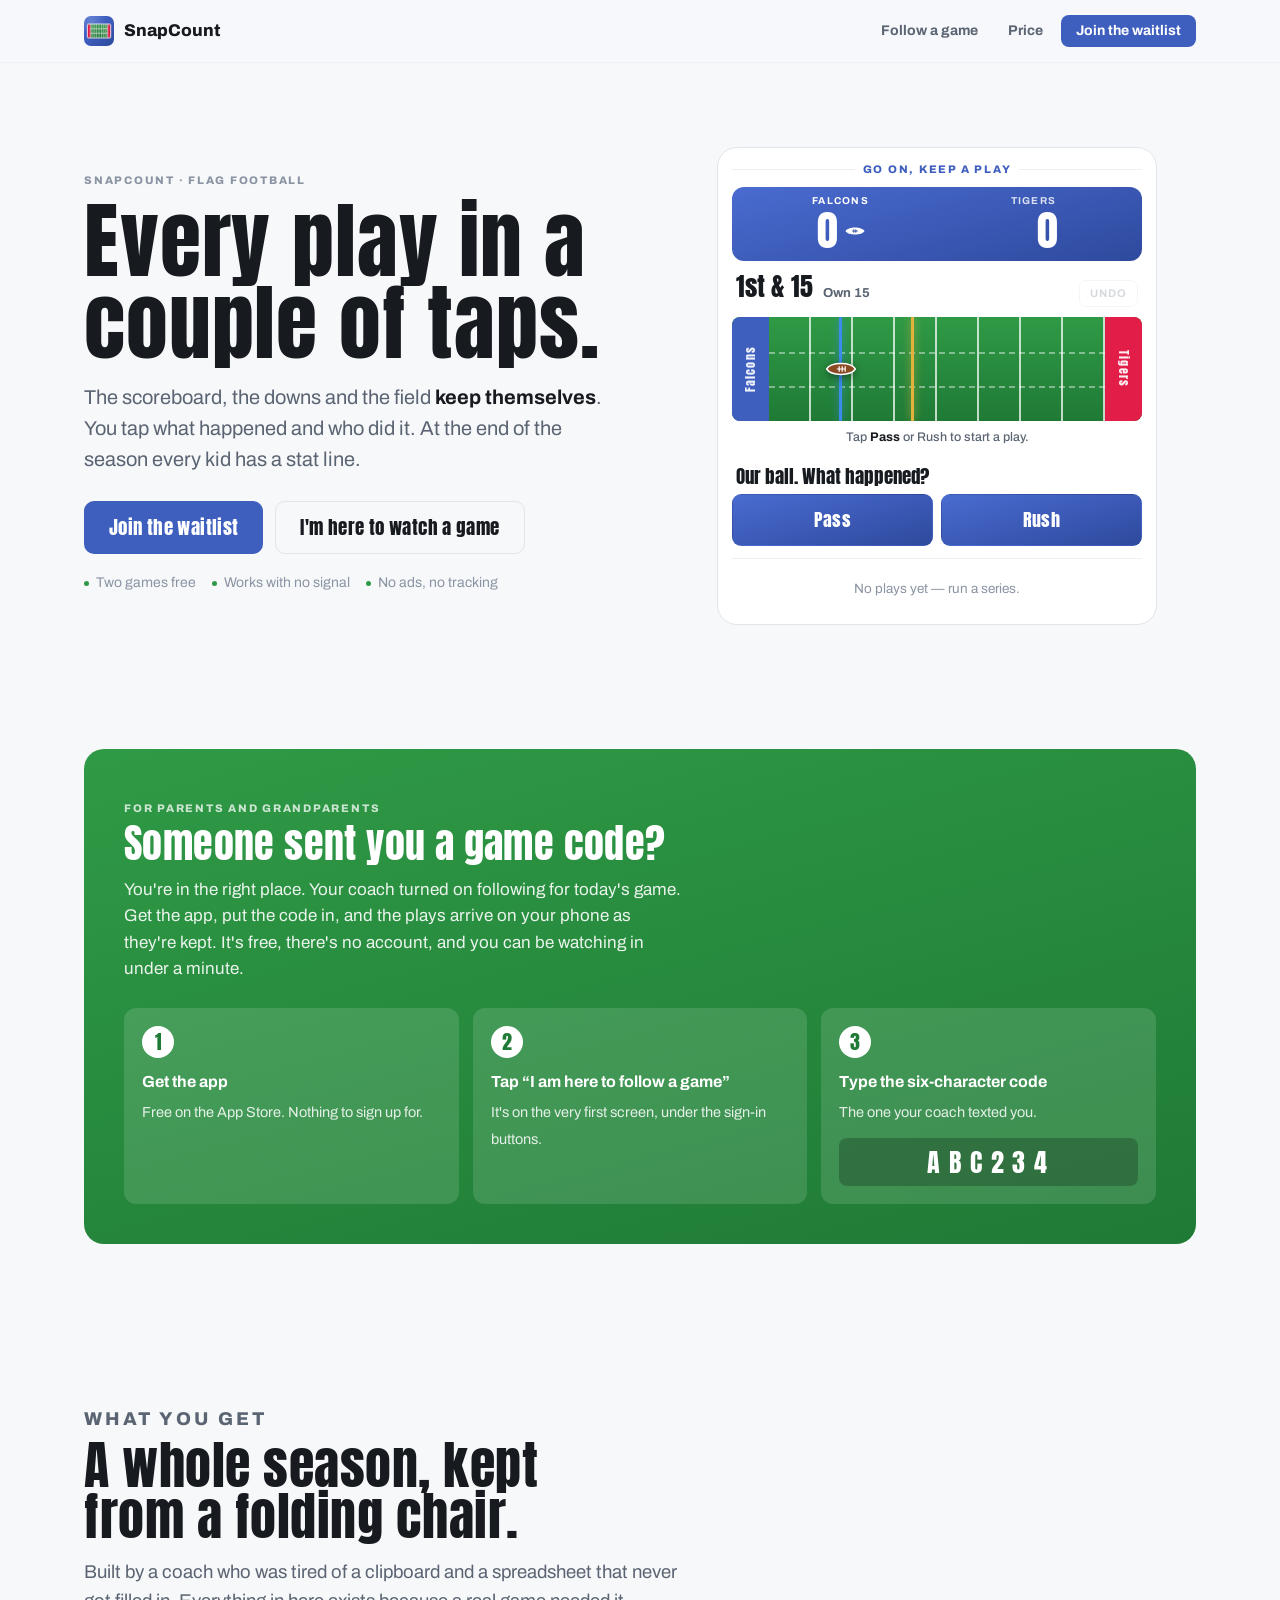
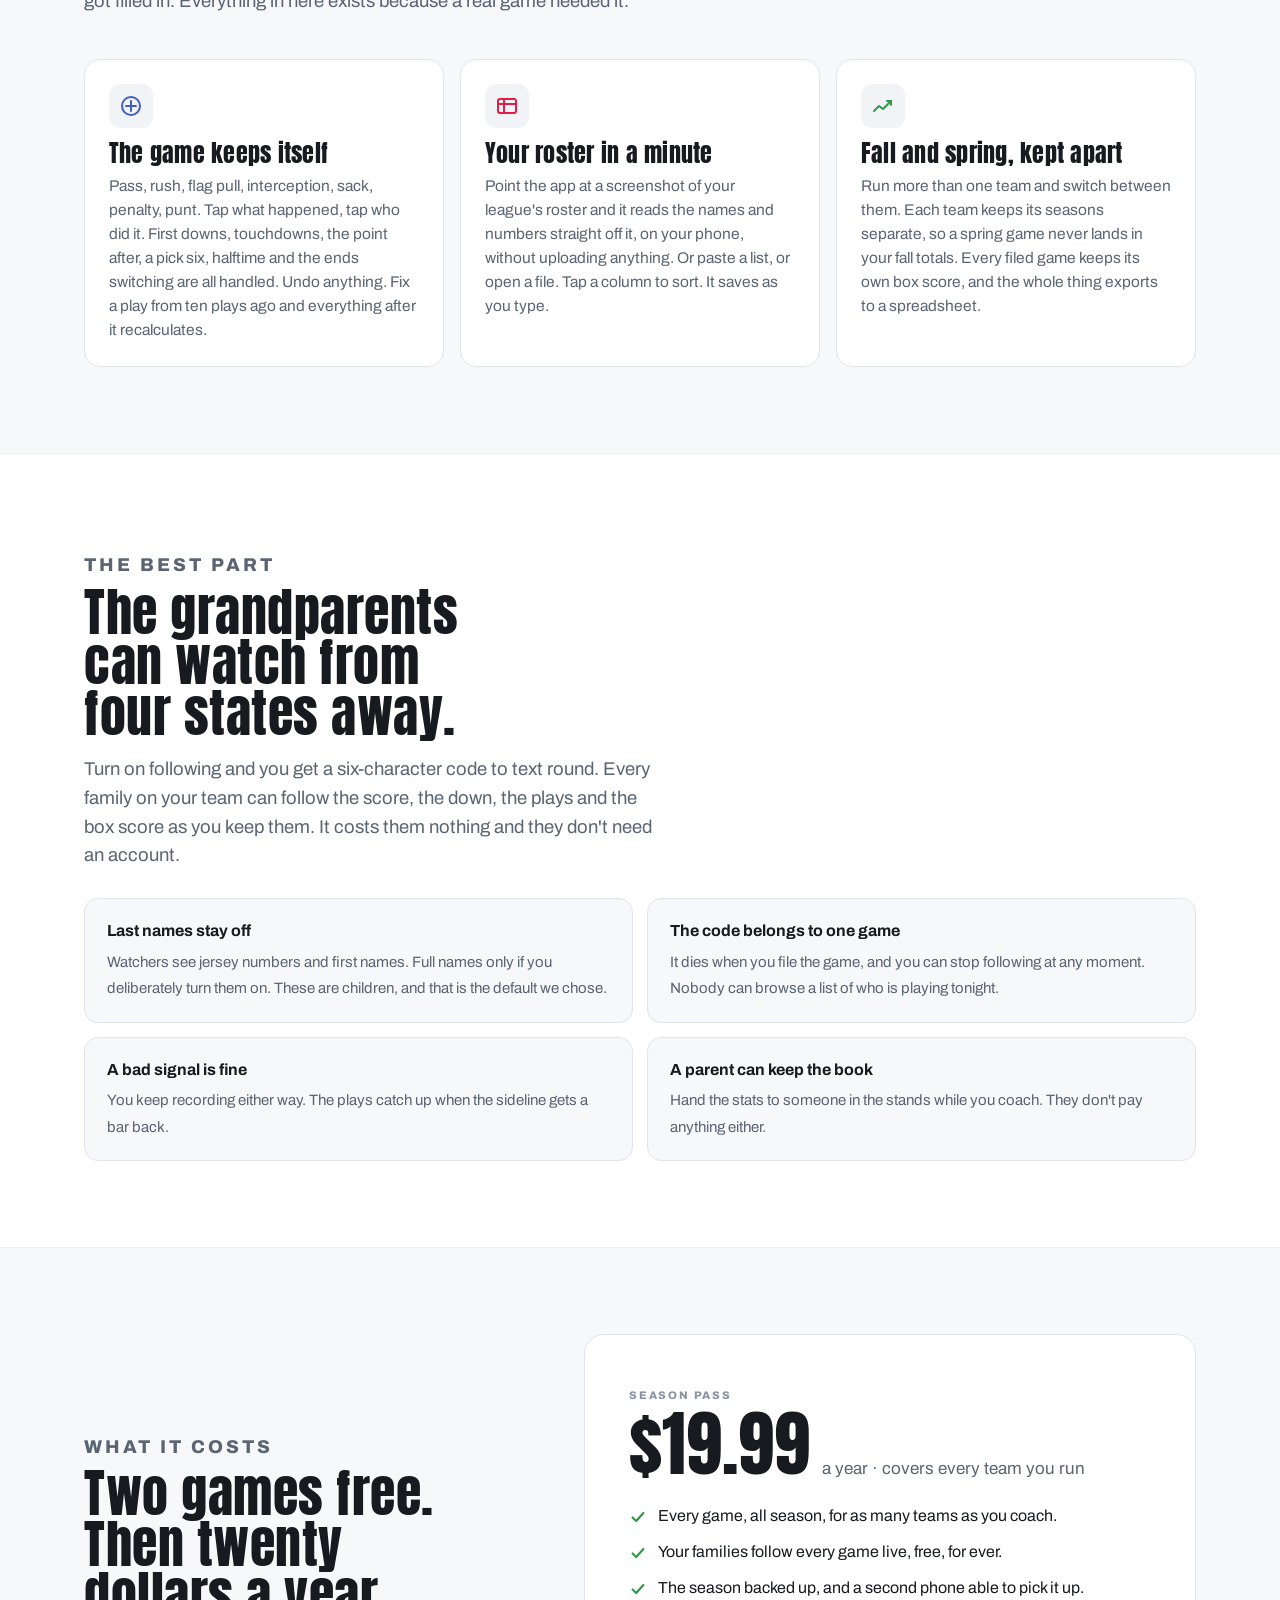
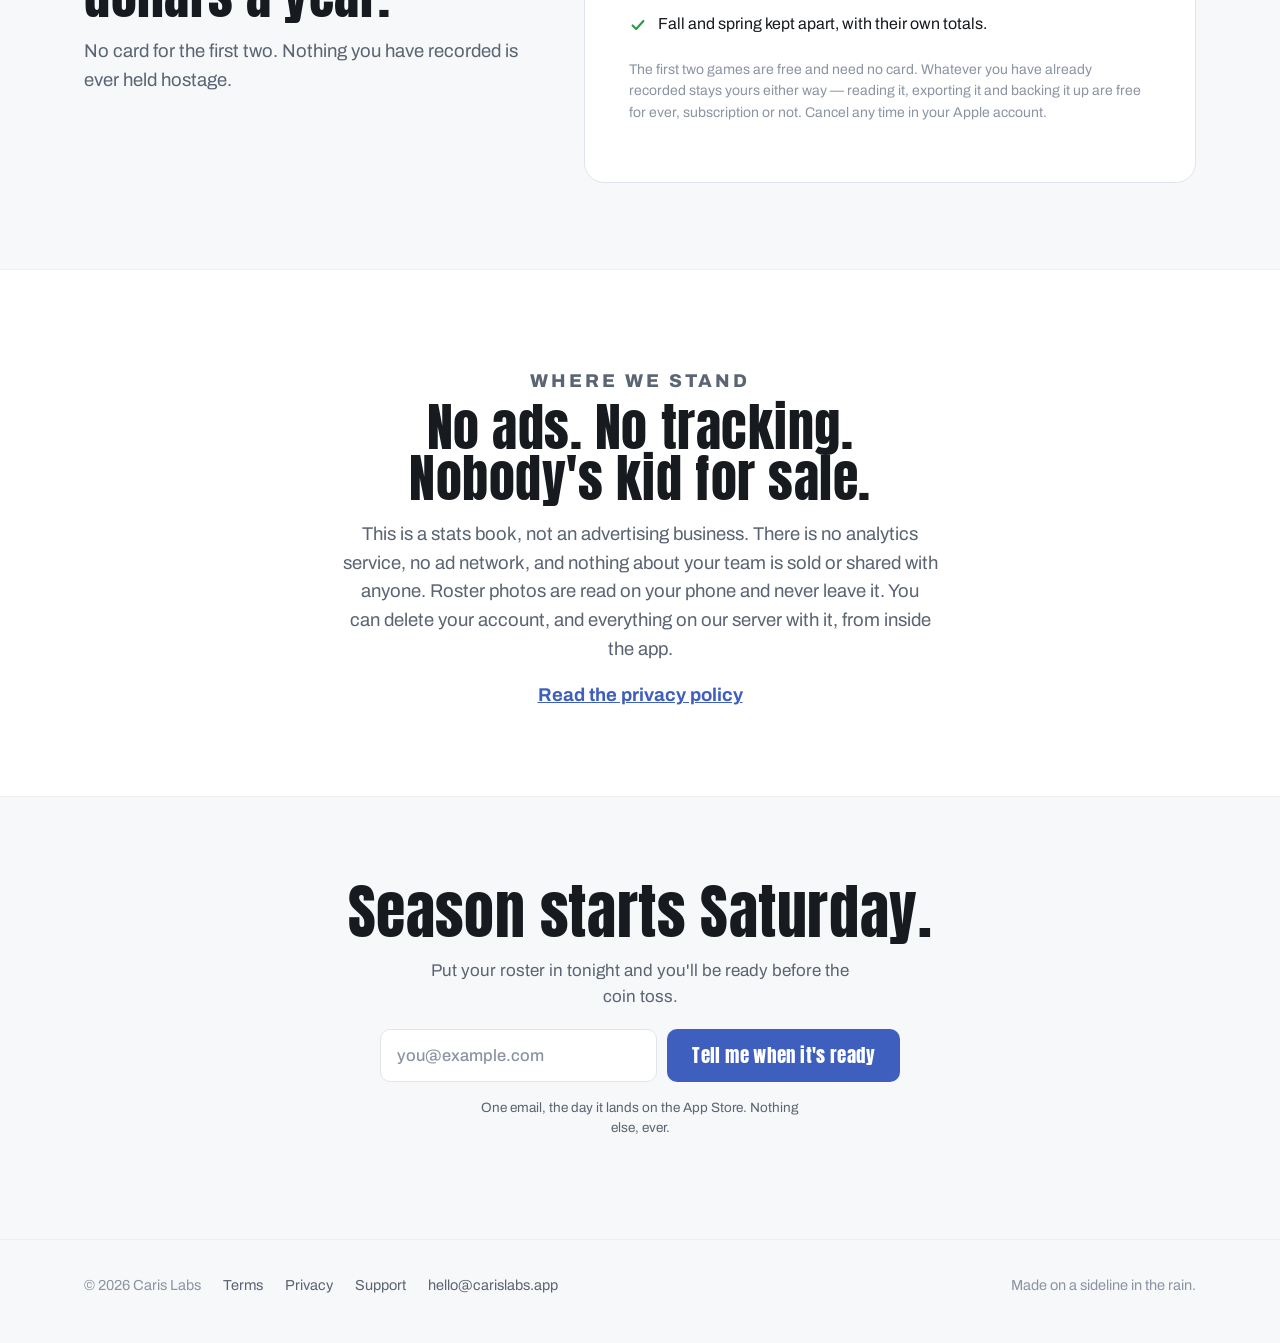
==== commit 803a24b4: "Terms of use The app's purchase screen links here, and Apple requires a working terms link on every " ====
--- a/index.html
+++ b/index.html
@@ -283,6 +283,7 @@
 <footer>
   <div class="wrap foot">
     <span>© 2026 Caris Labs</span>
+    <a href="terms.html">Terms</a>
     <a href="privacy.html">Privacy</a>
     <a href="support.html">Support</a>
     <a href="mailto:hello@carislabs.app">hello@carislabs.app</a>
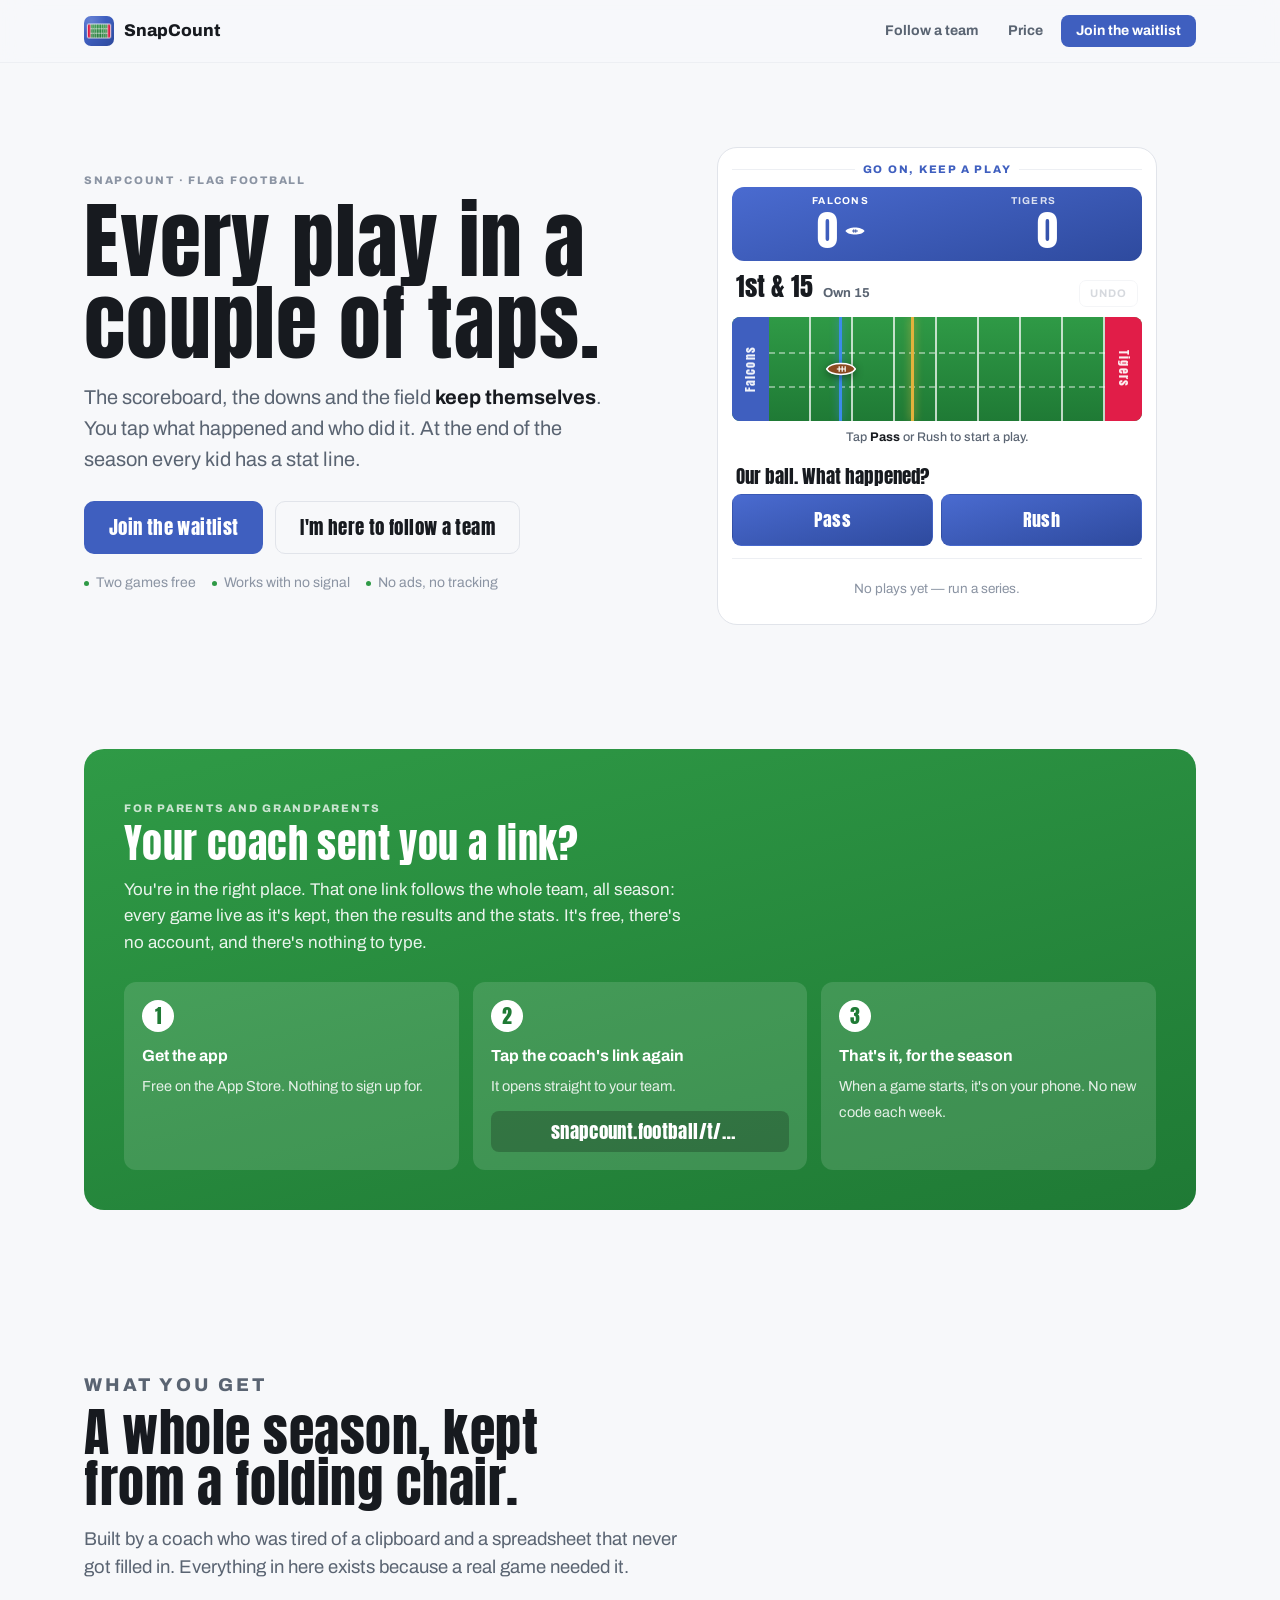
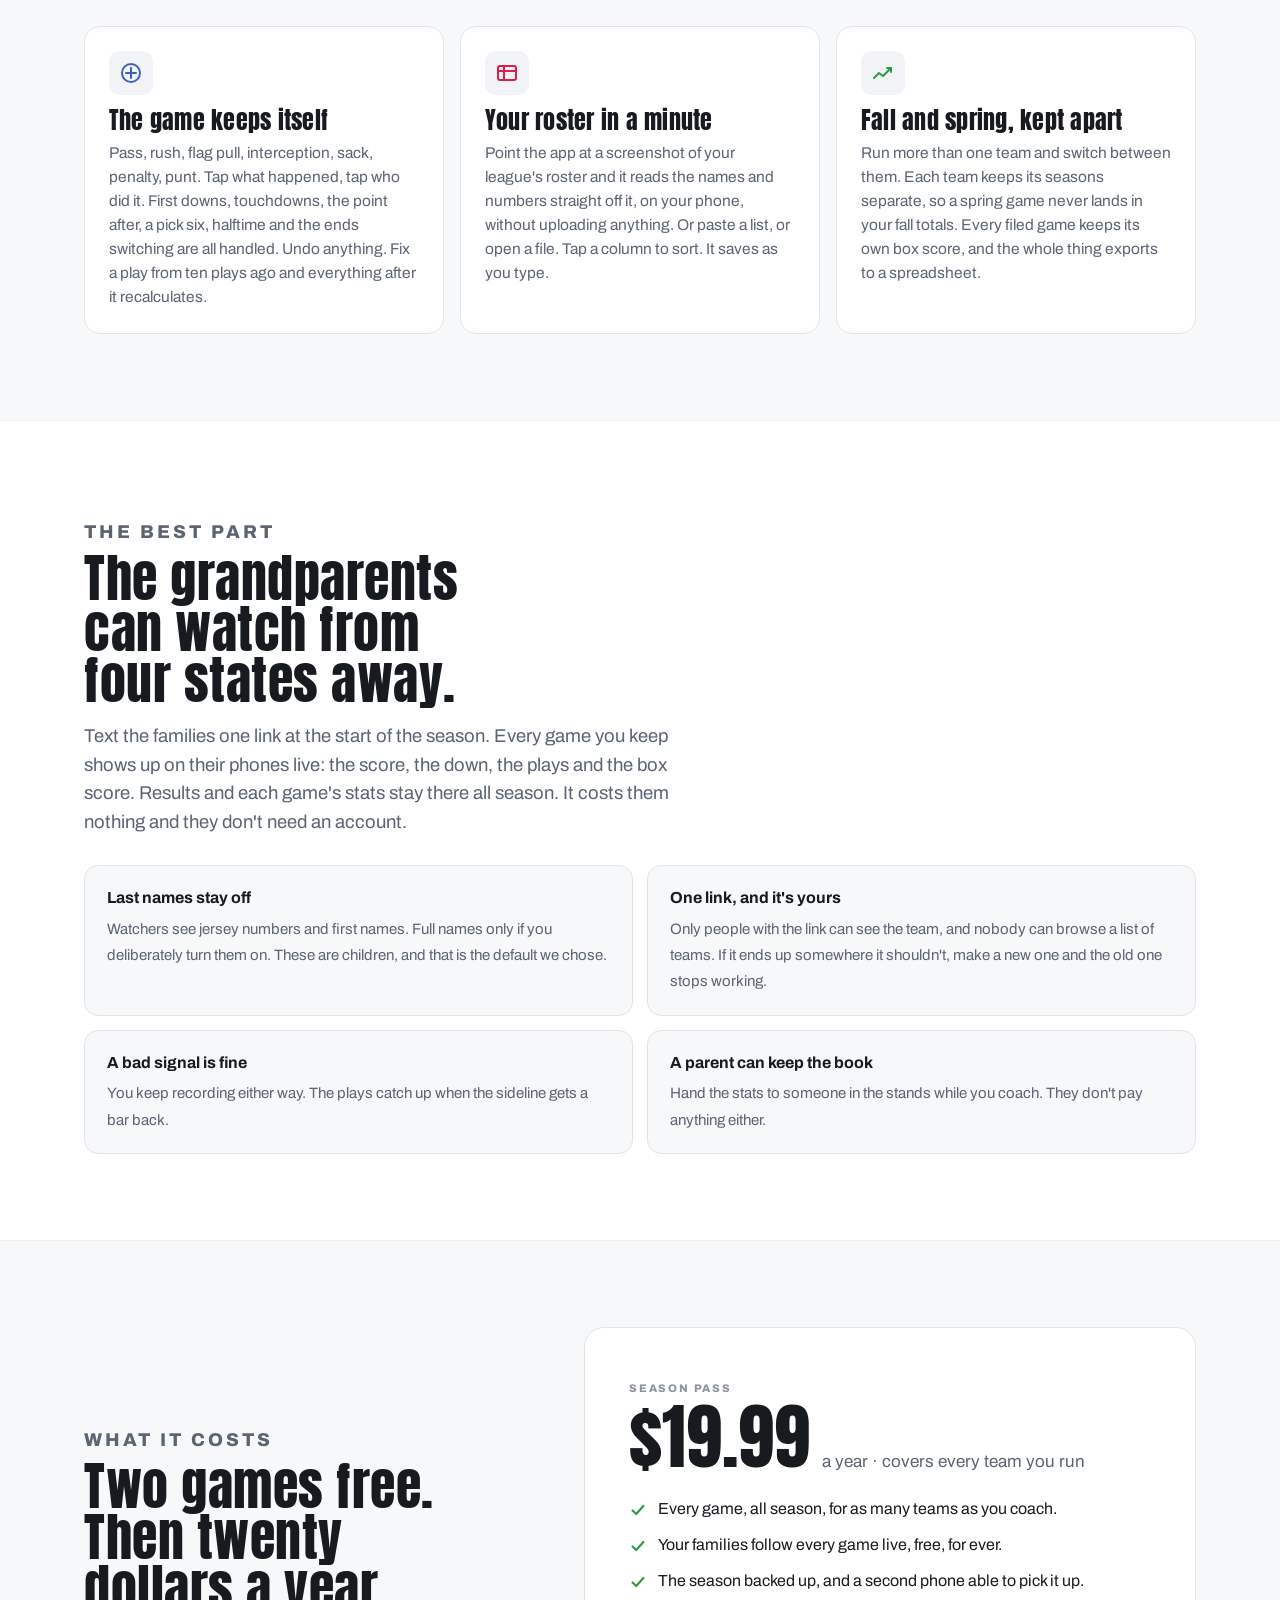
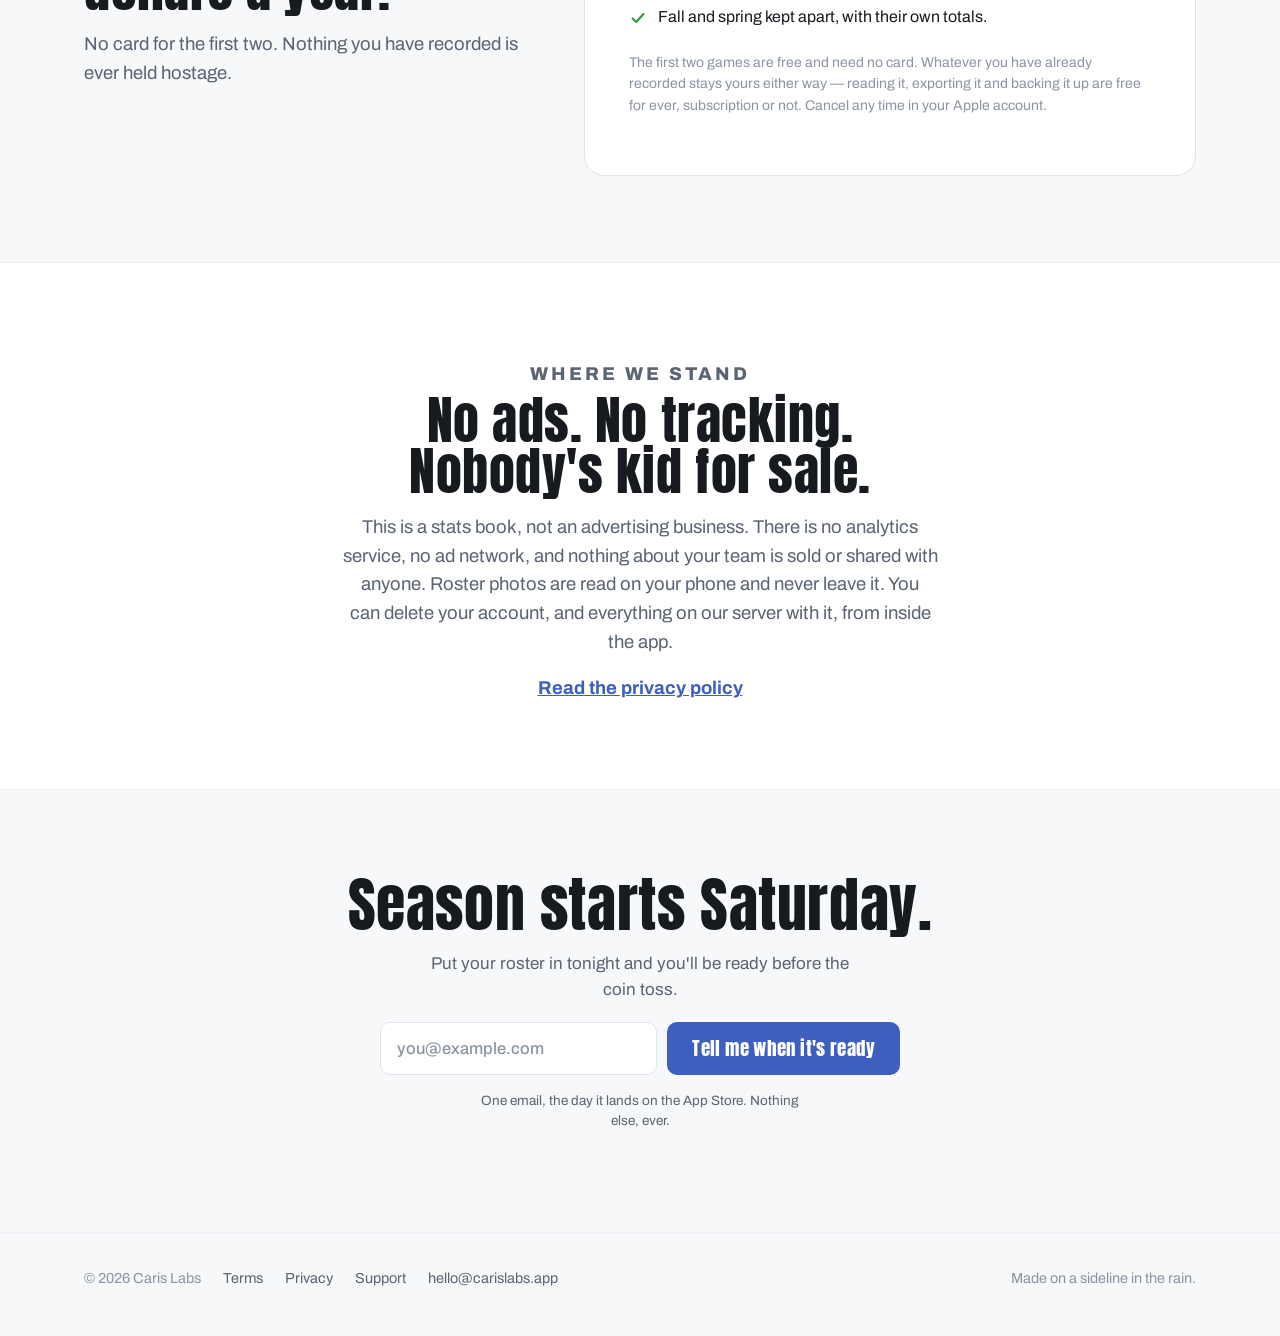
==== commit da72444d: "Team follow links: snapcount.football/t/<team> 404.html answers every /t/<code> link: the team in it" ====
--- a/index.html
+++ b/index.html
@@ -4,13 +4,13 @@
 <meta charset="utf-8">
 <meta name="viewport" content="width=device-width,initial-scale=1,viewport-fit=cover">
 <title>SnapCount — the stats book for your flag football team</title>
-<meta name="description" content="Keep every play from the sideline in a couple of taps. The scoreboard, the downs and the field keep themselves. Parents follow the game live, free.">
+<meta name="description" content="Keep every play from the sideline in a couple of taps. The scoreboard, the downs and the field keep themselves. Parents follow the team live, free.">
 <link rel="icon" href="icon.png">
 <link rel="apple-touch-icon" href="icon.png">
 <meta name="theme-color" content="#3F5FBF">
 
 <meta property="og:title" content="SnapCount — the stats book for your flag football team">
-<meta property="og:description" content="Every play in a couple of taps. Parents follow the game live, free.">
+<meta property="og:description" content="Every play in a couple of taps. Parents follow the team live, free.">
 <meta property="og:url" content="https://snapcount.football/">
 <meta property="og:image" content="https://snapcount.football/icon.png">
 <meta property="og:type" content="website">
@@ -28,7 +28,7 @@
   <div class="wrap bar">
     <a class="brand" href="/"><img src="icon.png" alt=""> SnapCount</a>
     <nav>
-      <a href="#follow">Follow a game</a>
+      <a href="#follow">Follow a team</a>
       <a href="#price">Price</a>
       <a class="cta" id="nav-cta" href="#get">Get the app</a>
     </nav>
@@ -53,7 +53,7 @@
           <svg viewBox="0 0 24 24" fill="currentColor" aria-hidden="true"><path d="M16.4 12.8c0-2.3 1.9-3.4 2-3.5-1.1-1.6-2.8-1.8-3.4-1.8-1.4-.1-2.8.9-3.5.9-.7 0-1.8-.9-3-.8-1.5 0-2.9.9-3.7 2.3-1.6 2.7-.4 6.8 1.1 9 .8 1.1 1.7 2.3 2.9 2.2 1.2 0 1.6-.7 3-.7 1.4 0 1.8.7 3 .7 1.2 0 2-1.1 2.8-2.2.9-1.3 1.2-2.5 1.2-2.6 0 0-2.4-.9-2.4-3.5zM14.2 5.9c.6-.8 1-1.9.9-3-.9 0-2 .6-2.7 1.4-.6.7-1.1 1.8-.9 2.9 1 .1 2-.5 2.7-1.3z"/></svg>
           <span class="store-label">Download on the App Store</span>
         </a>
-        <a class="btn btn-ghost" href="#follow">I'm here to watch a game</a>
+        <a class="btn btn-ghost" href="#follow">I'm here to follow a team</a>
       </div>
       <p class="trust">
         <span><i class="dot"></i> Two games free</span>
@@ -113,18 +113,18 @@
 <div class="wrap">
   <div class="lane reveal" id="follow">
     <p class="eyebrow">For parents and grandparents</p>
-    <h2>Someone sent you a game code?</h2>
+    <h2>Your coach sent you a link?</h2>
     <p>
-      You're in the right place. Your coach turned on following for today's game.
-      Get the app, put the code in, and the plays arrive on your phone as they're kept.
-      It's free, there's no account, and you can be watching in under a minute.
+      You're in the right place. That one link follows the whole team, all season:
+      every game live as it's kept, then the results and the stats. It's free,
+      there's no account, and there's nothing to type.
     </p>
     <div class="steps">
       <div class="step"><b>Get the app</b><span>Free on the App Store. Nothing to sign up for.</span></div>
-      <div class="step"><b>Tap “I am here to follow a game”</b><span>It's on the very first screen, under the sign-in buttons.</span></div>
-      <div class="step"><b>Type the six-character code</b><span>The one your coach texted you.</span>
-        <div class="code-demo">ABC234</div>
-      </div>
+      <div class="step"><b>Tap the coach's link again</b><span>It opens straight to your team.</span>
+        <div class="code-demo" style="letter-spacing:.02em; font-size:19px">snapcount.football/t/…</div>
+      </div>
+      <div class="step"><b>That's it, for the season</b><span>When a game starts, it's on your phone. No new code each week.</span></div>
     </div>
   </div>
 </div>
@@ -183,14 +183,14 @@
       <p class="eyebrow">The best part</p>
       <h2>The grandparents can watch from four states away.</h2>
       <p>
-        Turn on following and you get a six-character code to text round. Every family on
-        your team can follow the score, the down, the plays and the box score as you keep
-        them. It costs them nothing and they don't need an account.
+        Text the families one link at the start of the season. Every game you keep shows up on
+        their phones live: the score, the down, the plays and the box score. Results and each
+        game's stats stay there all season. It costs them nothing and they don't need an account.
       </p>
     </div>
     <div class="stance">
       <div class="reveal"><b>Last names stay off</b><span>Watchers see jersey numbers and first names. Full names only if you deliberately turn them on. These are children, and that is the default we chose.</span></div>
-      <div class="reveal"><b>The code belongs to one game</b><span>It dies when you file the game, and you can stop following at any moment. Nobody can browse a list of who is playing tonight.</span></div>
+      <div class="reveal"><b>One link, and it's yours</b><span>Only people with the link can see the team, and nobody can browse a list of teams. If it ends up somewhere it shouldn't, make a new one and the old one stops working.</span></div>
       <div class="reveal"><b>A bad signal is fine</b><span>You keep recording either way. The plays catch up when the sideline gets a bar back.</span></div>
       <div class="reveal"><b>A parent can keep the book</b><span>Hand the stats to someone in the stands while you coach. They don't pay anything either.</span></div>
     </div>
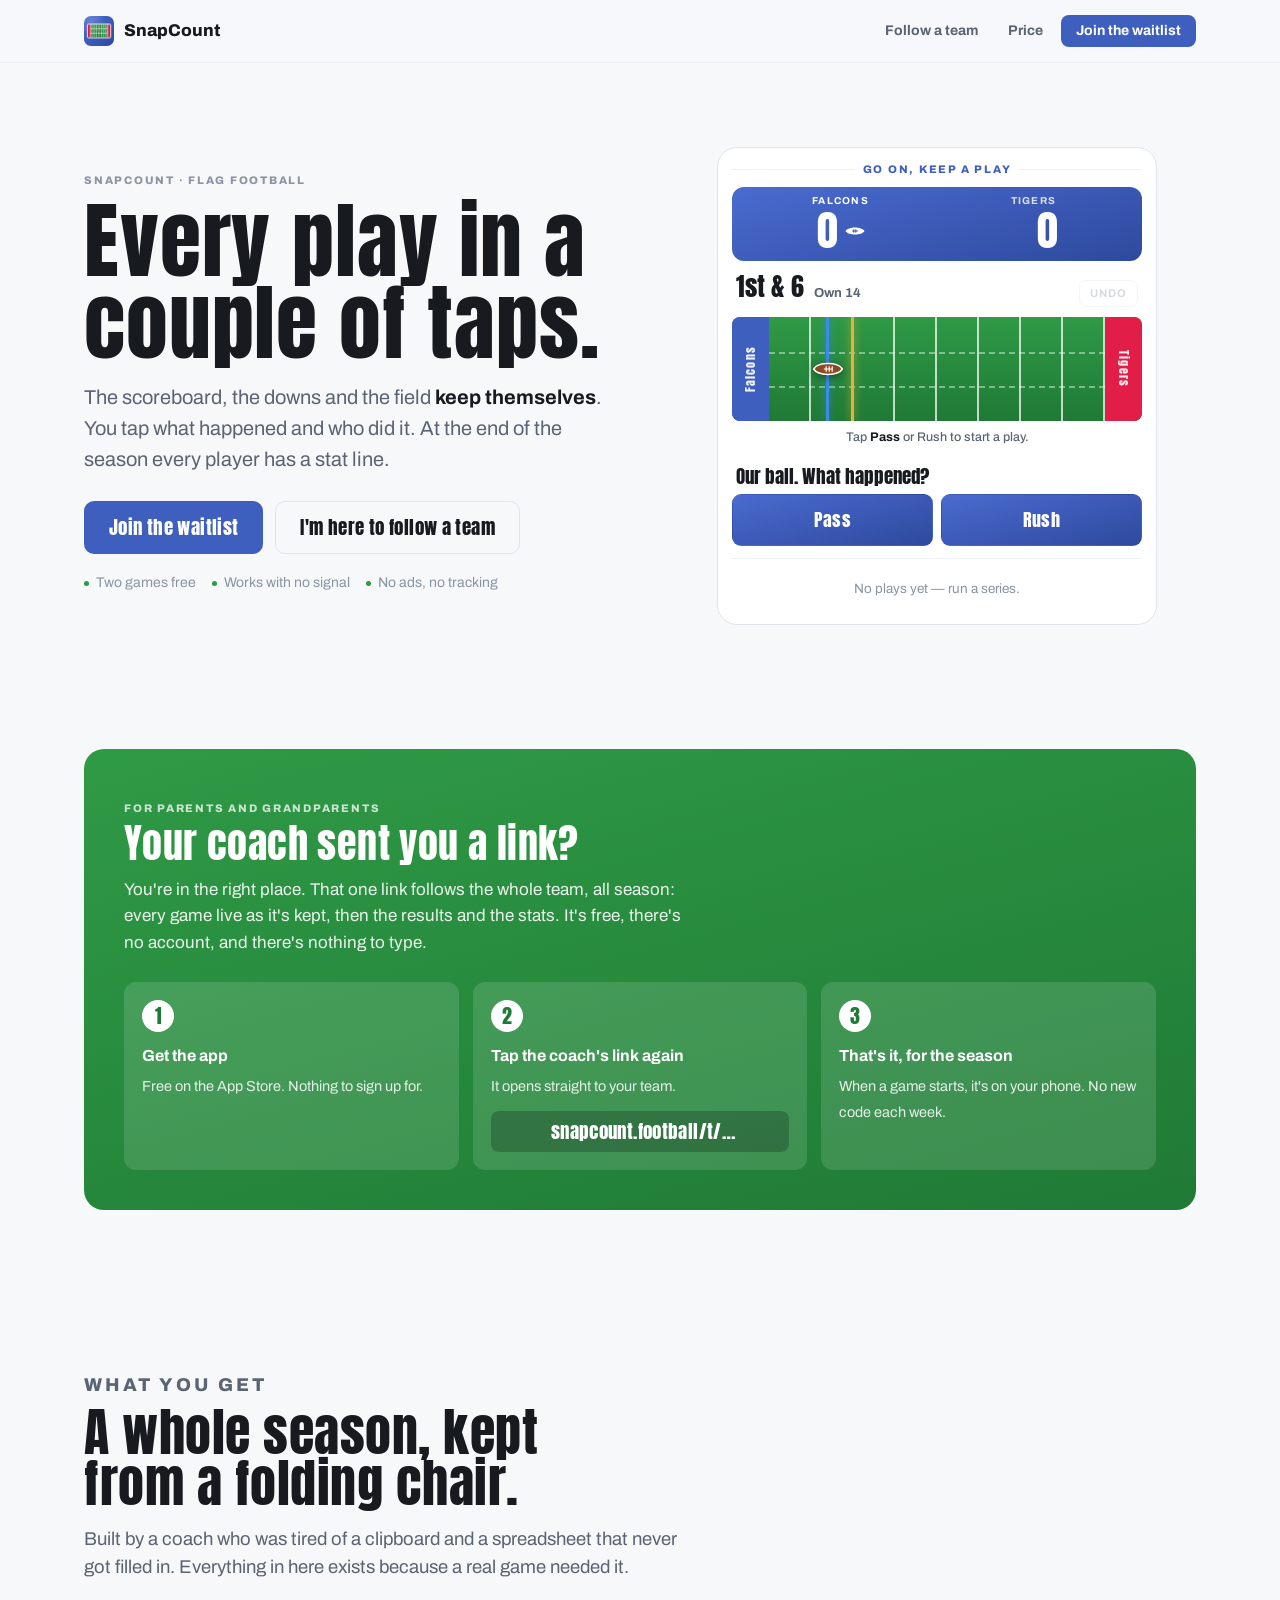
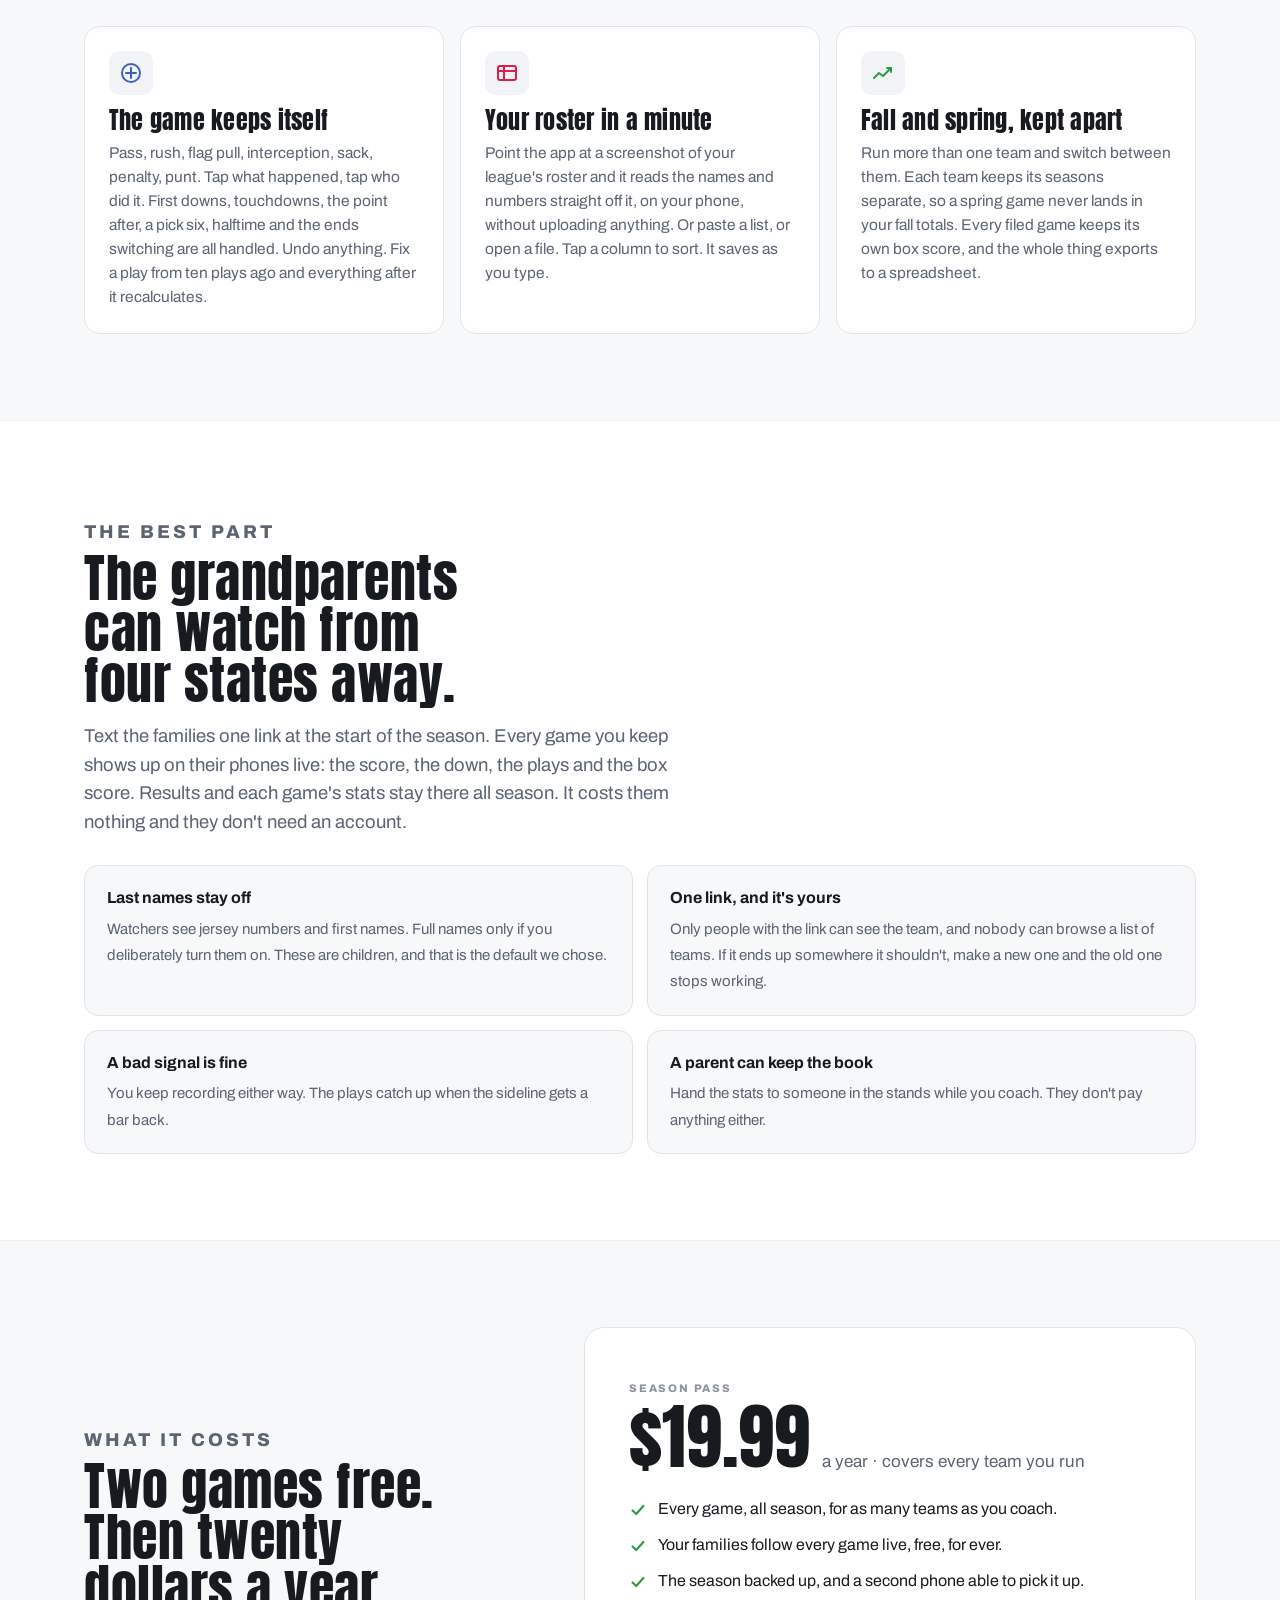
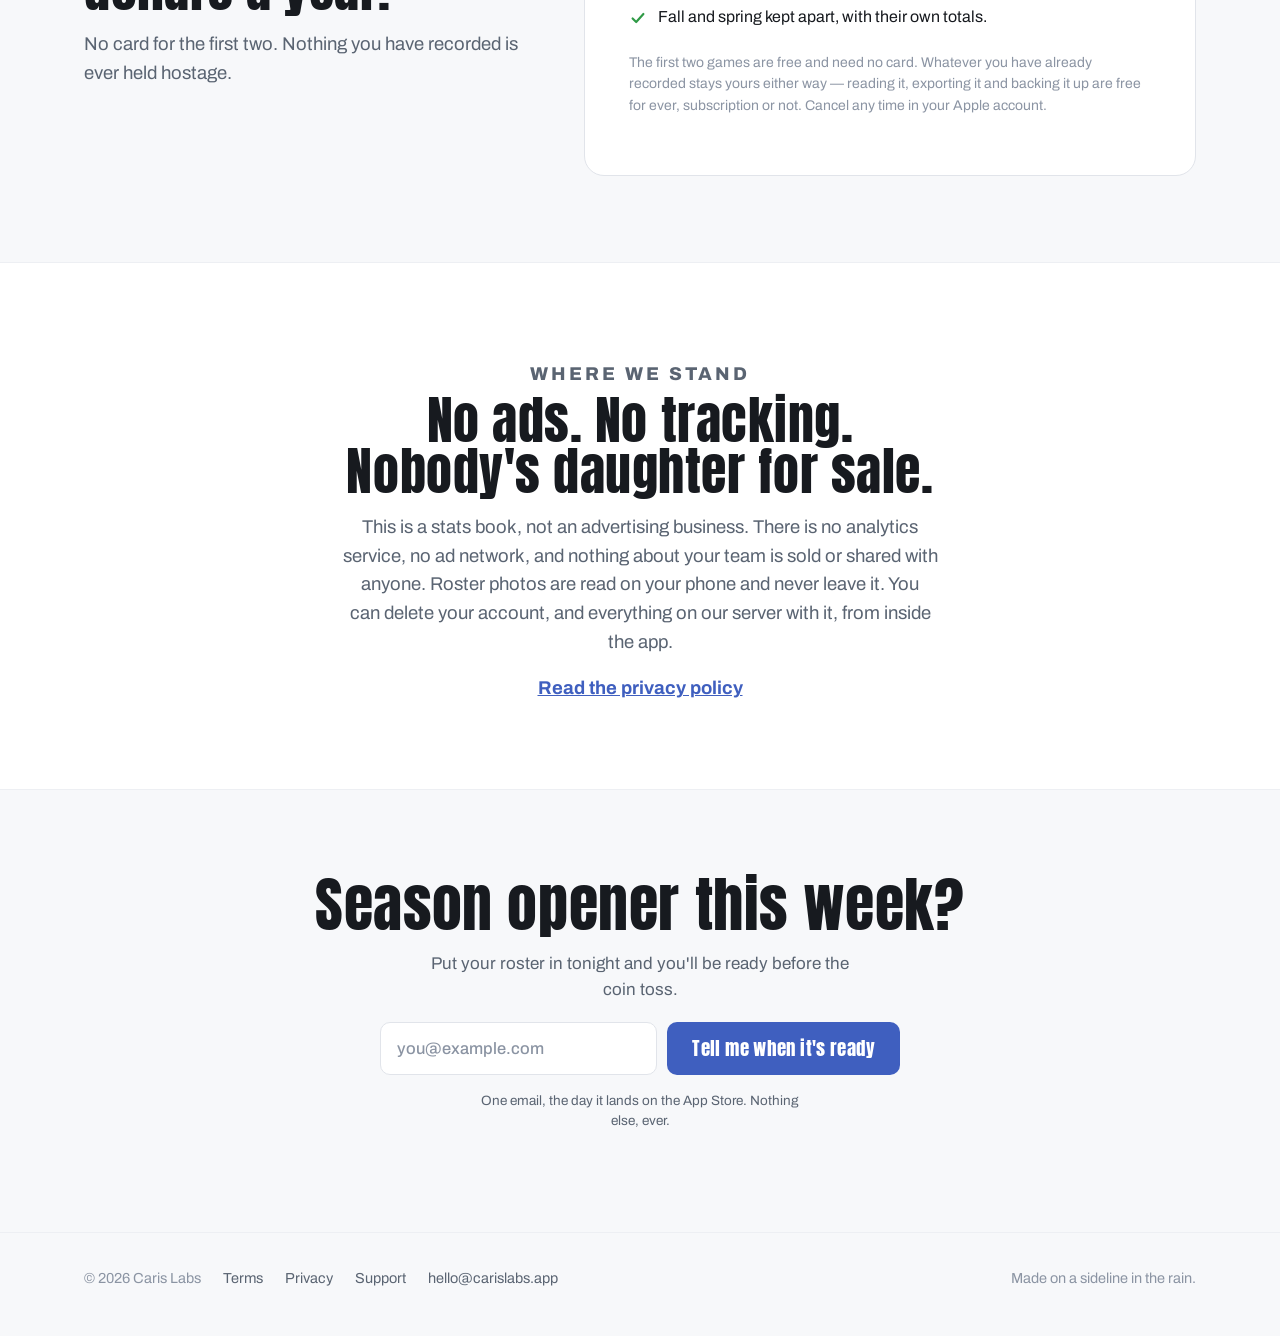
==== commit 5a3c7c6d: "High school throughout: the demo plays NFHS (80 yards, drives from the 14, first downs at the 20s); " ====
--- a/index.html
+++ b/index.html
@@ -46,7 +46,7 @@
       <h1>Every play in a couple&nbsp;of&nbsp;taps.</h1>
       <p class="lede">
         The scoreboard, the downs and the field <b>keep themselves</b>. You tap what
-        happened and who did it. At the end of the season every kid has a stat line.
+        happened and who did it. At the end of the season every player has a stat line.
       </p>
       <div class="hero-cta" id="get">
         <a class="btn btn-primary store-btn" href="#">
@@ -83,8 +83,8 @@
       </div>
 
       <div class="situation">
-        <span class="dd" id="dd">1st &amp; 15</span>
-        <span class="at" id="at">Own 15</span>
+        <span class="dd" id="dd">1st &amp; 6</span>
+        <span class="at" id="at">Own 14</span>
         <button class="undo" id="undo" disabled>Undo</button>
       </div>
 
@@ -230,7 +230,7 @@
   <div class="wrap">
     <div class="head centred reveal">
       <p class="eyebrow">Where we stand</p>
-      <h2>No ads. No tracking. Nobody's kid for sale.</h2>
+      <h2>No ads. No tracking. Nobody's daughter for sale.</h2>
       <p>
         This is a stats book, not an advertising business. There is no analytics service, no
         ad network, and nothing about your team is sold or shared with anyone. Roster photos
@@ -245,7 +245,7 @@
 <!-- ── closer ───────────────────────────────────────────────── -->
 <section class="closer">
   <div class="wrap">
-    <h2 class="reveal">Season starts Saturday.</h2>
+    <h2 class="reveal">Season opener this week?</h2>
     <p class="reveal">Put your roster in tonight and you'll be ready before the coin toss.</p>
     <div class="reveal" id="closer-cta">
       <form class="signup" id="signup-closer" novalidate>
